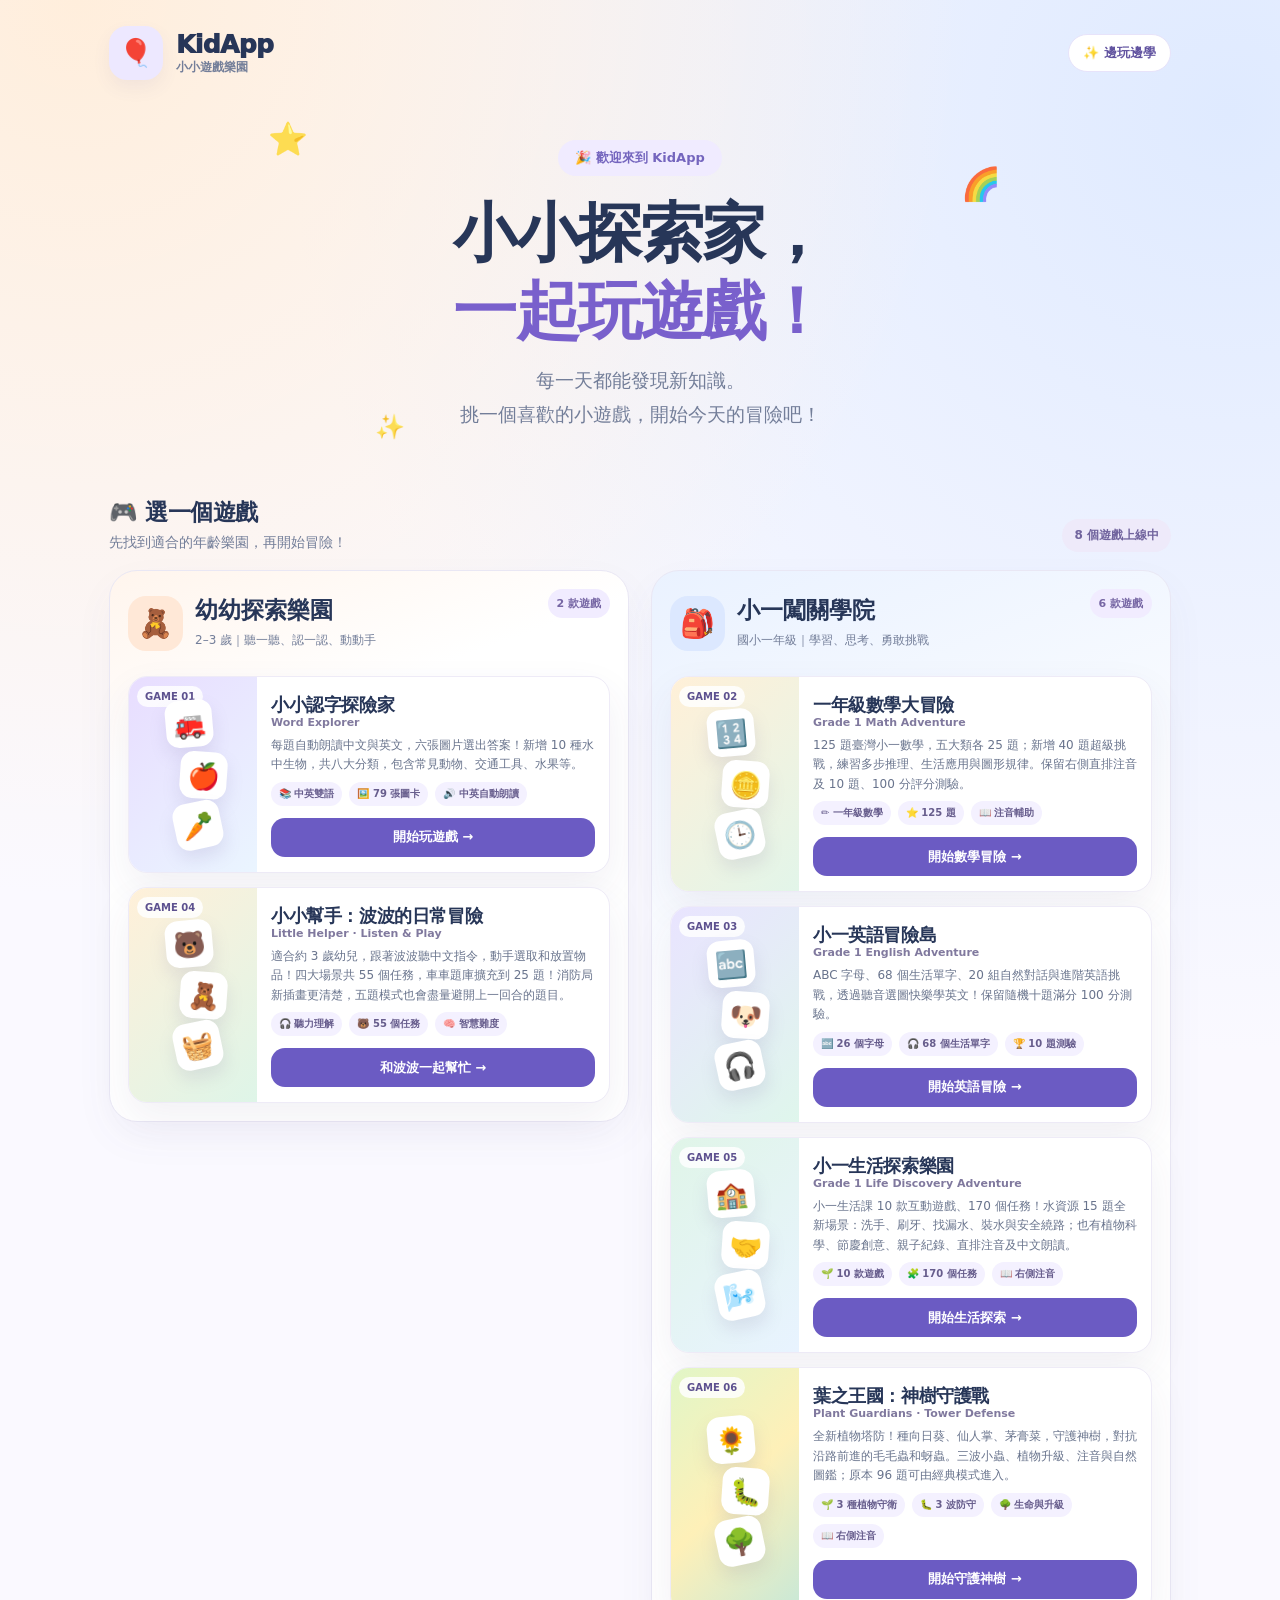
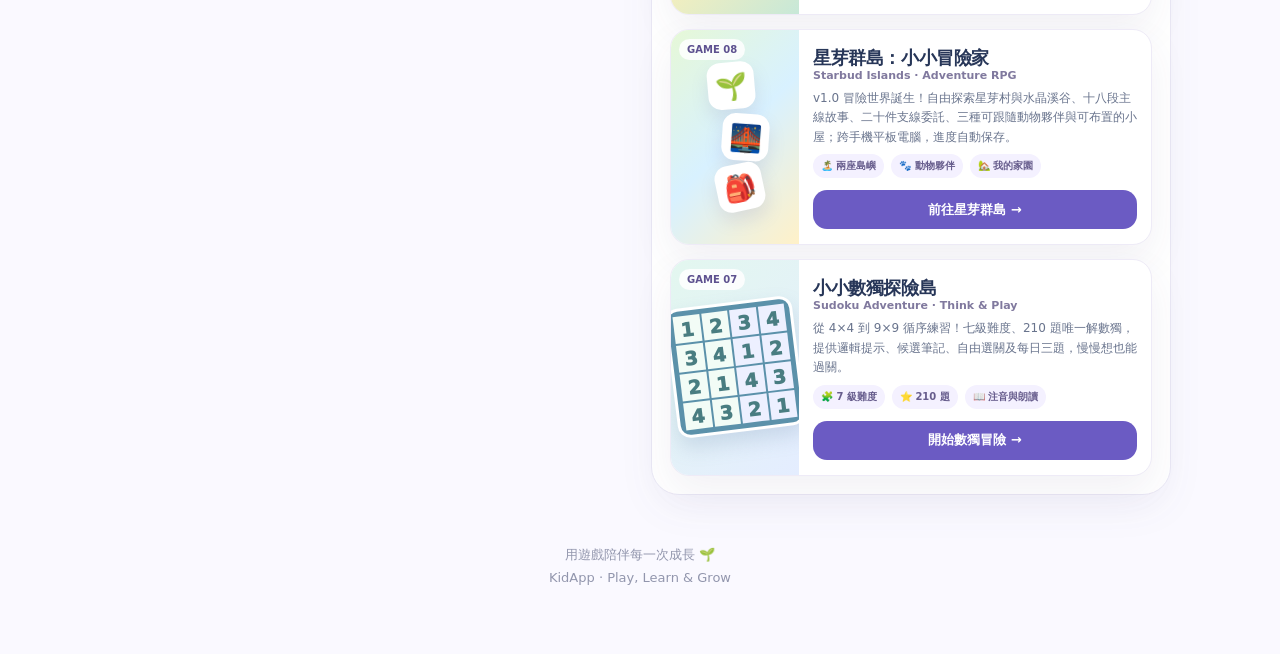
==== index.html @ 4d6644a1 "Update KidApp portal: Plant Guardians tower-defense replaces Star Island landing card" ====
<!doctype html>
<html lang="zh-Hant">
<head>
<meta charset="utf-8">
<meta name="viewport" content="width=device-width, initial-scale=1, viewport-fit=cover">
<meta name="theme-color" content="#faf8ff">
<meta name="description" content="KidApp 小朋友的遊戲天地：一起認字、看圖片、開心玩遊戲！">
<title>KidApp｜小小遊戲樂園</title>
<style>
:root{color-scheme:light;--ink:#273658;--purple:#6454b5;--muted:#737e99;--edge:#e8e6f4}
*{box-sizing:border-box}
html{scroll-behavior:smooth}
body{margin:0;font-family:ui-rounded,"Noto Sans TC","PingFang TC","Microsoft JhengHei",system-ui,sans-serif;color:var(--ink);background:radial-gradient(circle at 6% 0%,#ffeedc 0,transparent 35%),radial-gradient(circle at 96% 5%,#dfeaff 0,transparent 38%),#faf9ff;min-height:100vh}
a{-webkit-tap-highlight-color:transparent}
a:focus-visible{outline:4px solid #7a7bee;outline-offset:5px}
.wrap{max-width:1110px;margin:auto;padding:26px 24px 65px}
.top{display:flex;align-items:center;justify-content:space-between;gap:14px}
.logo{display:flex;align-items:center;gap:13px}
.logo-icon{width:54px;height:54px;border-radius:18px;background:#ede8ff;display:grid;place-items:center;font-size:27px;box-shadow:0 8px 18px #5950a112}
.brand{font-weight:950;font-size:25px;letter-spacing:-.6px}
.brand-sub{font-size:12px;color:var(--muted);font-weight:750}
.pill{border:1px solid #e7e3fa;border-radius:99px;padding:9px 14px;font-size:13px;font-weight:850;color:#6254a0;background:#fff}
.hero{padding:60px 30px 47px;text-align:center;position:relative}
.star{font-size:32px;position:absolute;opacity:.83;user-select:none}
.s1{top:40px;left:15%}.s2{top:85px;right:16%}.s3{bottom:38px;left:25%;font-size:24px}
.eyebrow{display:inline-flex;align-items:center;gap:8px;color:#7465be;font-weight:850;background:#f0ebff;padding:9px 17px;border-radius:99px;font-size:13px}
h1{font-size:clamp(34px,5.5vw,64px);line-height:1.22;margin:18px 0 13px;letter-spacing:-1.8px;font-weight:950}
h1 span{color:#7960cc}
.hero p{font-size:clamp(15px,2vw,19px);color:var(--muted);line-height:1.8;margin:0}
.section-head{display:flex;justify-content:space-between;align-items:end;gap:14px;margin:18px 0 18px}
.section-head h2{font-size:23px;margin:0;font-weight:950;letter-spacing:-.5px}
.section-head p{color:var(--muted);margin:6px 0 0;font-size:14px}
.count{color:#70639d;background:#eeeafa;border-radius:99px;padding:8px 12px;font-size:12px;font-weight:850;white-space:nowrap}
.cards{display:grid;grid-template-columns:repeat(3,minmax(0,1fr));gap:18px;align-items:stretch}
.card{min-width:0;border:1px solid #eeebf7;border-radius:25px;background:white;box-shadow:0 16px 40px rgba(64,60,115,.07);overflow:hidden;display:flex;flex-direction:column;text-decoration:none;color:inherit;transition:transform .18s,box-shadow .18s}
.card.available:hover{transform:translateY(-5px);box-shadow:0 19px 48px rgba(64,60,115,.13)}
.art{min-height:178px;display:flex;justify-content:center;align-items:center;position:relative;background:#f0eaff}
.art.word{background:linear-gradient(135deg,#e8ddff,#eaf5ff)}
.illustration{display:flex;gap:9px;transform:rotate(-4deg);align-items:center}
.tile{width:70px;height:80px;display:grid;place-items:center;border:4px solid white;border-radius:19px;background:#fff;box-shadow:0 9px 17px #7b6fa527;font-size:42px}
.tile:nth-child(2){transform:rotate(9deg) translateY(12px)}.tile:nth-child(3){transform:rotate(-7deg)}
.number{position:absolute;left:16px;top:16px;border-radius:99px;font-size:12px;font-weight:900;padding:7px 12px;background:#ffffffd9;color:#5d518f}
.art.more{background:linear-gradient(135deg,#e5f9ef,#eef2ff)}
.art.more.two{background:linear-gradient(135deg,#fff2e2,#fdeaff)}
.more-symbol{font-size:78px;opacity:.82;filter:drop-shadow(0 8px 10px #827c9a22)}
.content{padding:22px 22px 23px;display:flex;flex-direction:column;flex:1;gap:10px}
h3{font-size:21px;font-weight:950;margin:0;letter-spacing:-.4px}
.en{font-size:13px;font-weight:750;color:#80799e;margin-top:-8px}
.desc{font-size:14px;line-height:1.8;color:#69748d;margin:0;flex:1}
.tags{display:flex;flex-wrap:wrap;gap:7px}
.tag{font-size:12px;font-weight:800;color:#675d8d;background:#f4f1ff;padding:7px 10px;border-radius:99px}
.cta{display:flex;align-items:center;justify-content:center;min-height:49px;border-radius:14px;background:#6b5bc3;color:white;font-size:15px;font-weight:900;margin-top:7px}
.card.coming{border-style:dashed;background:#ffffffb8}
.card.coming .cta{background:#f0eef9;color:#9086af}
footer{text-align:center;color:#9296ad;font-size:13px;line-height:1.8;margin-top:48px}
@media(max-width:850px){.cards{grid-template-columns:repeat(2,minmax(0,1fr))}.card:first-child{grid-column:span 2}.art{min-height:160px}.card:first-child .art{min-height:210px}}
@media(max-width:560px){.wrap{padding:17px 15px 44px}.logo-icon{width:47px;height:47px;font-size:24px;border-radius:15px}.brand{font-size:22px}.pill{font-size:11px;padding:8px 10px}.hero{padding:52px 9px 40px}.hero p{font-size:15px}.star{font-size:21px}.s1{left:5%;top:19px}.s2{right:4%;top:50px}.s3{bottom:12px}.section-head h2{font-size:21px}.cards{display:grid;grid-template-columns:1fr;gap:15px}.card:first-child{grid-column:auto}.card:first-child .art,.art{min-height:166px}.illustration{transform:scale(.85) rotate(-4deg)}.content{padding:20px}.card.coming{display:none}}
@media(prefers-reduced-motion:reduce){*{scroll-behavior:auto!important;transition:none!important}}

/* Age-group landing layout · desktop 2-column, mobile stack */
.age-groups{display:grid;grid-template-columns:repeat(2,minmax(0,1fr));gap:22px;align-items:start}.age-zone{min-width:0;padding:18px;border:1px solid #e9e7f4;border-radius:28px;background:#fff;box-shadow:0 16px 42px #5757850b}.age-zone.toddlers{background:linear-gradient(160deg,#fff5ed 0%,#fff 29%)}.age-zone.gradeone{background:linear-gradient(160deg,#eaf2ff 0%,#fff 29%)}.age-header{display:flex;align-items:center;gap:12px;margin-bottom:17px;min-height:70px}.age-icon{width:55px;height:55px;flex-shrink:0;display:grid;place-items:center;border-radius:18px;font-size:28px;background:#ffe8d7}.gradeone .age-icon{background:#dce8ff}.age-header h2{font-size:23px;line-height:1.3;margin:0;font-weight:950}.age-header p{font-size:12px;color:var(--muted);line-height:1.65;margin:5px 0 0}.age-count{font-size:11px;color:#7666a4;background:#f1ecff;border-radius:99px;padding:7px 9px;white-space:nowrap;margin-left:auto;font-weight:850;align-self:flex-start}.age-cards{display:grid;grid-template-columns:1fr;gap:14px}.age-cards .card{display:grid;grid-template-columns:128px minmax(0,1fr);border-radius:19px;min-height:172px}.age-cards .art,.age-cards .card:first-child .art{min-height:100%;height:100%;overflow:hidden}.age-cards .illustration{display:flex;flex-direction:column;gap:4px;transform:rotate(-5deg)}.age-cards .tile{width:47px;height:47px;font-size:26px;border-width:2px;border-radius:13px}.age-cards .tile:nth-child(2){transform:rotate(9deg) translateX(10px)}.age-cards .tile:nth-child(3){transform:rotate(-7deg)}.age-cards .number{font-size:10px;padding:5px 8px;top:9px;left:8px}.age-cards .content{padding:15px 14px;gap:7px;min-width:0}.age-cards h3{font-size:18px;line-height:1.4}.age-cards .desc{font-size:12px;line-height:1.62}.age-cards .en{font-size:11px}.age-cards .tag{font-size:10px;padding:5px 8px}.age-cards .cta{font-size:13px;min-height:39px;margin-top:5px}.age-cards .card:first-child{grid-column:auto}@media(max-width:900px){.age-groups{grid-template-columns:1fr;gap:18px}.age-cards{grid-template-columns:repeat(2,minmax(0,1fr))}.age-cards .card{grid-template-columns:1fr}.age-cards .art,.age-cards .card:first-child .art{height:132px;min-height:132px}.age-cards .illustration{flex-direction:row}.age-cards .card:last-child:nth-child(odd){grid-column:span 2}.age-cards .card:last-child:nth-child(odd) .art{height:140px}}@media(max-width:560px){.age-zone{padding:13px;border-radius:22px}.age-header{gap:10px}.age-header h2{font-size:21px}.age-icon{width:49px;height:49px;font-size:24px}.age-count{font-size:10px}.age-cards{grid-template-columns:1fr;gap:12px}.age-cards .card,.age-cards .card:last-child:nth-child(odd){grid-column:auto;grid-template-columns:105px minmax(0,1fr);min-height:160px}.age-cards .art,.age-cards .card:first-child .art,.age-cards .card:last-child:nth-child(odd) .art{height:100%;min-height:100%}.age-cards .illustration{flex-direction:column;gap:3px;transform:scale(.85) rotate(-5deg)}.age-cards .content{padding:13px 11px}.age-cards h3{font-size:16px}.age-cards .desc{font-size:11px}.age-cards .tag{font-size:10px}.age-cards .cta{min-height:40px;font-size:12px}}@media(max-width:375px){.age-cards .card{grid-template-columns:85px minmax(0,1fr)}.age-cards .tile{width:42px;height:42px;font-size:24px}.age-cards .content{padding:11px 9px}.age-cards h3{font-size:15px}}

.sudoku-thumb{display:grid;grid-template-columns:repeat(4,1fr);width:130px;height:130px;background:#5b91aa;gap:2px;padding:5px;transform:rotate(-7deg);border:3px solid #fff;border-radius:13px;box-shadow:0 10px 20px #6686ac38}.sudoku-thumb span{background:#f2fcf6;display:grid;place-items:center;font-weight:950;font-size:19px;color:#497d81}.sudoku-thumb span:nth-child(4n+3),.sudoku-thumb span:nth-child(4n+4){background:#edf0ff}@media(max-width:560px){.sudoku-thumb{width:86px;height:86px}.sudoku-thumb span{font-size:13px}}</style></head>
<body>
<main class="wrap">
<header class="top">
<div class="logo"><div class="logo-icon" aria-hidden="true">🎈</div><div><div class="brand">KidApp</div><div class="brand-sub">小小遊戲樂園</div></div></div>
<div class="pill">✨ 邊玩邊學</div>
</header>
<section class="hero" aria-labelledby="welcome">
<span class="star s1" aria-hidden="true">⭐</span><span class="star s2" aria-hidden="true">🌈</span><span class="star s3" aria-hidden="true">✨</span>
<div class="eyebrow">🎉 歡迎來到 KidApp</div>
<h1 id="welcome">小小探索家，<br><span>一起玩遊戲！</span></h1>
<p>每一天都能發現新知識。<br>挑一個喜歡的小遊戲，開始今天的冒險吧！</p>
</section>
<section aria-labelledby="games-title"><div class="section-head"><div><h2 id="games-title">🎮 選一個遊戲</h2><p>先找到適合的年齡樂園，再開始冒險！</p></div><div class="count">8 個遊戲上線中</div></div><div class="age-groups"><section class="age-zone toddlers" aria-labelledby="toddlers-title"><header class="age-header"><div class="age-icon" aria-hidden="true">🧸</div><div><h2 id="toddlers-title">幼幼探索樂園</h2><p>2–3 歲｜聽一聽、認一認、動動手</p></div><span class="age-count">2 款遊戲</span></header><div class="age-cards"><a class="card available" href="./apps/word-explorer/" aria-label="開始玩小小認字探險家">
<div class="art word"><span class="number">GAME 01</span><div class="illustration" aria-hidden="true"><span class="tile">🚒</span><span class="tile">🍎</span><span class="tile">🥕</span></div></div>
<div class="content"><h3>小小認字探險家</h3><div class="en">Word Explorer</div><p class="desc">每題自動朗讀中文與英文，六張圖片選出答案！新增 10 種水中生物，共八大分類，包含常見動物、交通工具、水果等。</p><div class="tags"><span class="tag">📚 中英雙語</span><span class="tag">🖼️ 79 張圖卡</span><span class="tag">🔊 中英自動朗讀</span></div><div class="cta">開始玩遊戲 →</div></div>
</a>
<a class="card available" href="./apps/little-helper/" aria-label="開始玩小小幫手波波的日常冒險">
<div class="art" style="background:linear-gradient(135deg,#fff0d9,#def5e8)"><span class="number">GAME 04</span><div class="illustration" aria-hidden="true"><span class="tile">🐻</span><span class="tile">🧸</span><span class="tile">🧺</span></div></div>
<div class="content"><h3>小小幫手：波波的日常冒險</h3><div class="en">Little Helper · Listen & Play</div><p class="desc">適合約 3 歲幼兒，跟著波波聽中文指令，動手選取和放置物品！四大場景共 55 個任務，車車題庫擴充到 25 題！消防局新插畫更清楚，五題模式也會盡量避開上一回合的題目。</p><div class="tags"><span class="tag">🎧 聽力理解</span><span class="tag">🐻 55 個任務</span><span class="tag">🧠 智慧難度</span></div><div class="cta">和波波一起幫忙 →</div></div>
</a></div></section><section class="age-zone gradeone" aria-labelledby="gradeone-title"><header class="age-header"><div class="age-icon" aria-hidden="true">🎒</div><div><h2 id="gradeone-title">小一闖關學院</h2><p>國小一年級｜學習、思考、勇敢挑戰</p></div><span class="age-count">6 款遊戲</span></header><div class="age-cards"><a class="card available" href="./apps/math-grade1/" aria-label="開始玩一年級數學大冒險">
<div class="art" style="background:linear-gradient(135deg,#fff0d8,#e2f5e9)"><span class="number">GAME 02</span><div class="illustration" aria-hidden="true"><span class="tile">🔢</span><span class="tile">🪙</span><span class="tile">🕒</span></div></div>
<div class="content"><h3>一年級數學大冒險</h3><div class="en">Grade 1 Math Adventure</div><p class="desc">125 題臺灣小一數學，五大類各 25 題；新增 40 題超級挑戰，練習多步推理、生活應用與圖形規律。保留右側直排注音及 10 題、100 分評分測驗。</p><div class="tags"><span class="tag">✏️ 一年級數學</span><span class="tag">⭐ 125 題</span><span class="tag">📖 注音輔助</span></div><div class="cta">開始數學冒險 →</div></div>
</a>
<a class="card available" href="./apps/english-grade1/" aria-label="開始玩小一英語冒險島">
<div class="art" style="background:linear-gradient(135deg,#e9e4ff,#dff6ec)"><span class="number">GAME 03</span><div class="illustration" aria-hidden="true"><span class="tile">🔤</span><span class="tile">🐶</span><span class="tile">🎧</span></div></div>
<div class="content"><h3>小一英語冒險島</h3><div class="en">Grade 1 English Adventure</div><p class="desc">ABC 字母、68 個生活單字、20 組自然對話與進階英語挑戰，透過聽音選圖快樂學英文！保留隨機十題滿分 100 分測驗。</p><div class="tags"><span class="tag">🔤 26 個字母</span><span class="tag">🎧 68 個生活單字</span><span class="tag">🏆 10 題測驗</span></div><div class="cta">開始英語冒險 →</div></div>
</a>
<a class="card available" href="./apps/life-grade1/" aria-label="開始玩小一生活探索樂園">
<div class="art" style="background:linear-gradient(135deg,#e0f5e8,#e8f3ff)"><span class="number">GAME 05</span><div class="illustration" aria-hidden="true"><span class="tile">🏫</span><span class="tile">🤝</span><span class="tile">🌬️</span></div></div>
<div class="content"><h3>小一生活探索樂園</h3><div class="en">Grade 1 Life Discovery Adventure</div><p class="desc">小一生活課 10 款互動遊戲、170 個任務！水資源 15 題全新場景：洗手、刷牙、找漏水、裝水與安全繞路；也有植物科學、節慶創意、親子紀錄、直排注音及中文朗讀。</p><div class="tags"><span class="tag">🌱 10 款遊戲</span><span class="tag">🧩 170 個任務</span><span class="tag">📖 右側注音</span></div><div class="cta">開始生活探索 →</div></div>
</a><a class="card available" href="./apps/starlight-island/" aria-label="開始玩葉之王國神樹守護戰植物塔防遊戲">
<div class="art" style="background:linear-gradient(135deg,#e1f6c7,#fef0b8,#c7e8d8)"><span class="number">GAME 06</span><div class="illustration" aria-hidden="true"><span class="tile">🌻</span><span class="tile">🐛</span><span class="tile">🌳</span></div></div>
<div class="content"><h3>葉之王國：神樹守護戰</h3><div class="en">Plant Guardians · Tower Defense</div><p class="desc">全新植物塔防！種向日葵、仙人掌、茅膏菜，守護神樹，對抗沿路前進的毛毛蟲和蚜蟲。三波小蟲、植物升級、注音與自然圖鑑；原本 96 題可由經典模式進入。</p><div class="tags"><span class="tag">🌱 3 種植物守衛</span><span class="tag">🐛 3 波防守</span><span class="tag">🌳 生命與升級</span><span class="tag">📖 右側注音</span></div><div class="cta">開始守護神樹 →</div></div>
</a>
<a class="card available" href="./apps/starbud-adventure/" aria-label="開始玩星芽群島小小冒險家角色扮演遊戲">
<div class="art" style="background:linear-gradient(135deg,#e6f8d7,#d8f1ff,#fff1c8)"><span class="number">GAME 08</span><div class="illustration" aria-hidden="true"><span class="tile">🌱</span><span class="tile">🌉</span><span class="tile">🎒</span></div></div>
<div class="content"><h3>星芽群島：小小冒險家</h3><div class="en">Starbud Islands · Adventure RPG</div><p class="desc">v1.0 冒險世界誕生！自由探索星芽村與水晶溪谷、十八段主線故事、二十件支線委託、三種可跟隨動物夥伴與可布置的小屋；跨手機平板電腦，進度自動保存。</p><div class="tags"><span class="tag">🏝️ 兩座島嶼</span><span class="tag">🐾 動物夥伴</span><span class="tag">🏡 我的家園</span></div><div class="cta">前往星芽群島 →</div></div></a>
<a class="card available" href="./apps/sudoku-grade1/" aria-label="開始玩小小數獨探險島">
<div class="art" style="background:linear-gradient(135deg,#e3f7ef,#e4edff)"><span class="number">GAME 07</span><div class="sudoku-thumb" aria-hidden="true"><span>1</span><span>2</span><span>3</span><span>4</span><span>3</span><span>4</span><span>1</span><span>2</span><span>2</span><span>1</span><span>4</span><span>3</span><span>4</span><span>3</span><span>2</span><span>1</span></div></div>
<div class="content"><h3>小小數獨探險島</h3><div class="en">Sudoku Adventure · Think & Play</div><p class="desc">從 4×4 到 9×9 循序練習！七級難度、210 題唯一解數獨，提供邏輯提示、候選筆記、自由選關及每日三題，慢慢想也能過關。</p><div class="tags"><span class="tag">🧩 7 級難度</span><span class="tag">⭐ 210 題</span><span class="tag">📖 注音與朗讀</span></div><div class="cta">開始數獨冒險 →</div></div></a></div></section></div></section>
<footer>用遊戲陪伴每一次成長 🌱<br>KidApp · Play, Learn & Grow</footer>
</main>
</body></html>
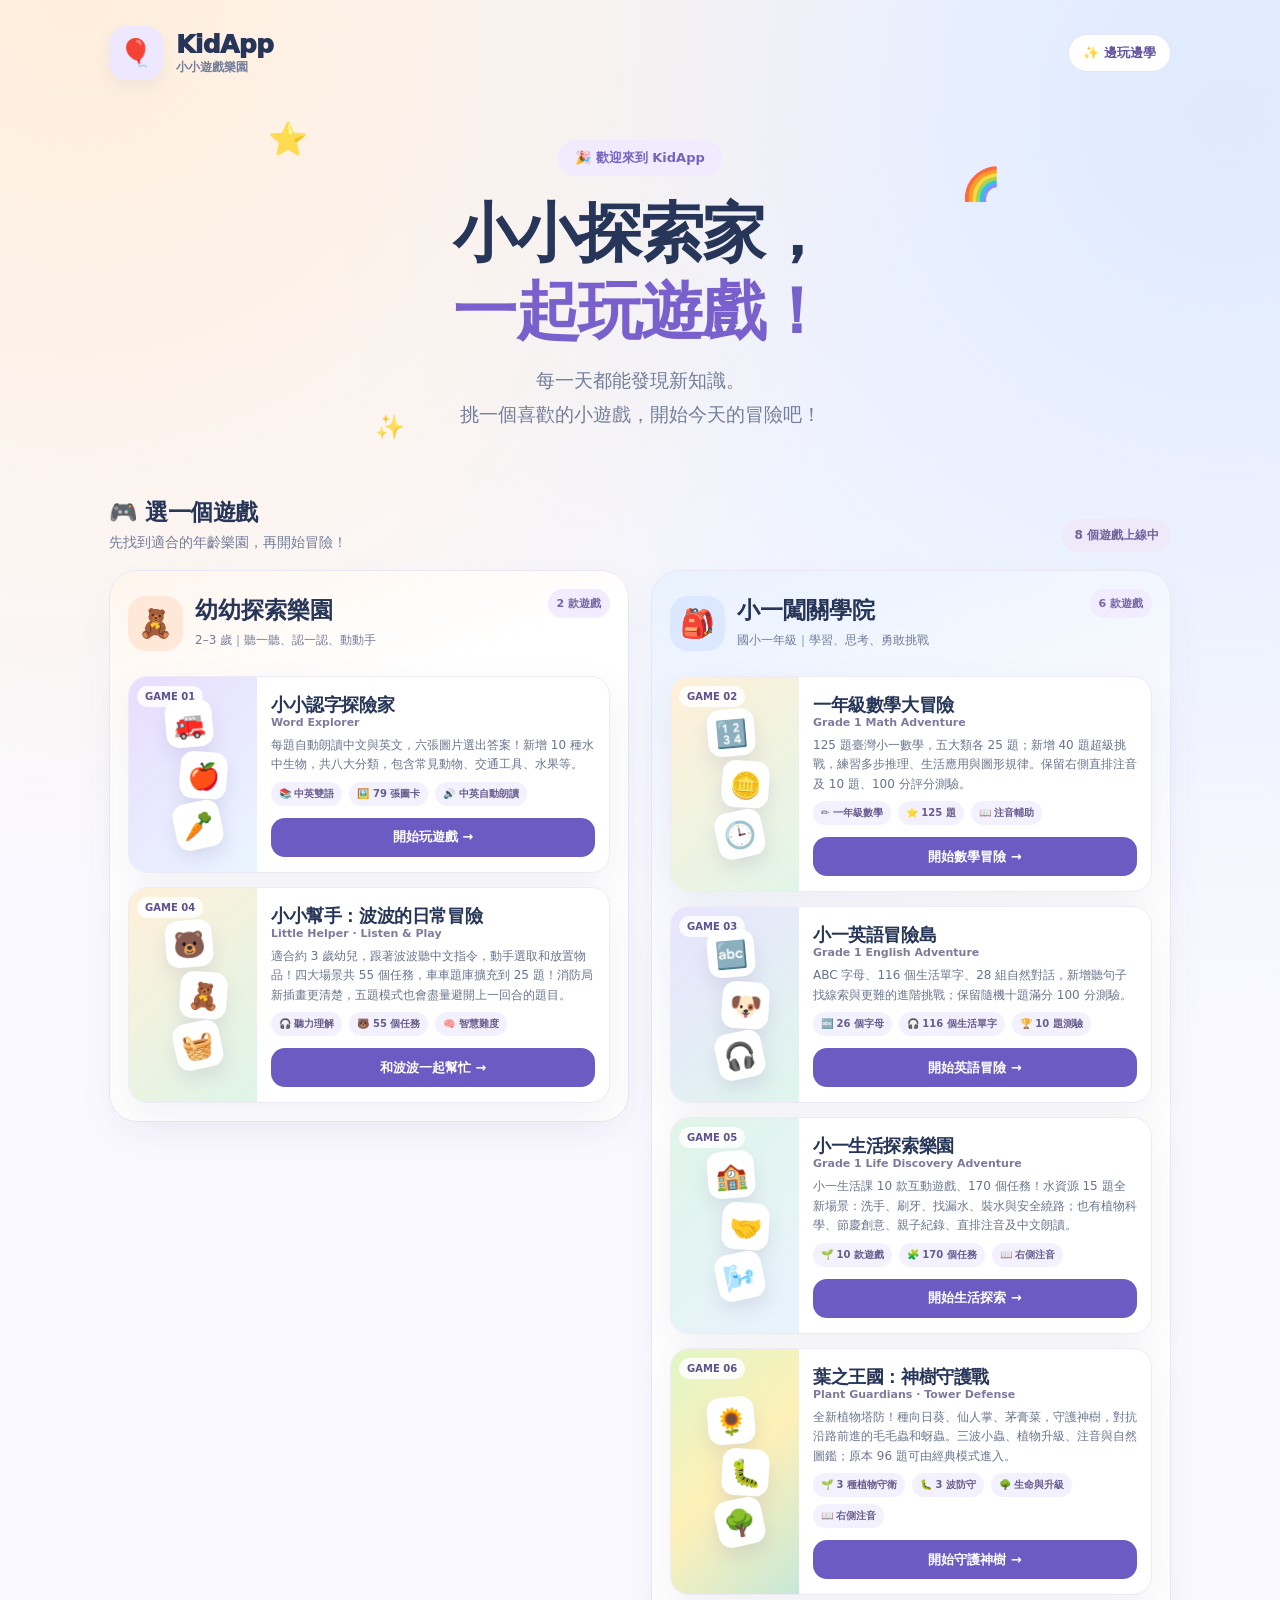
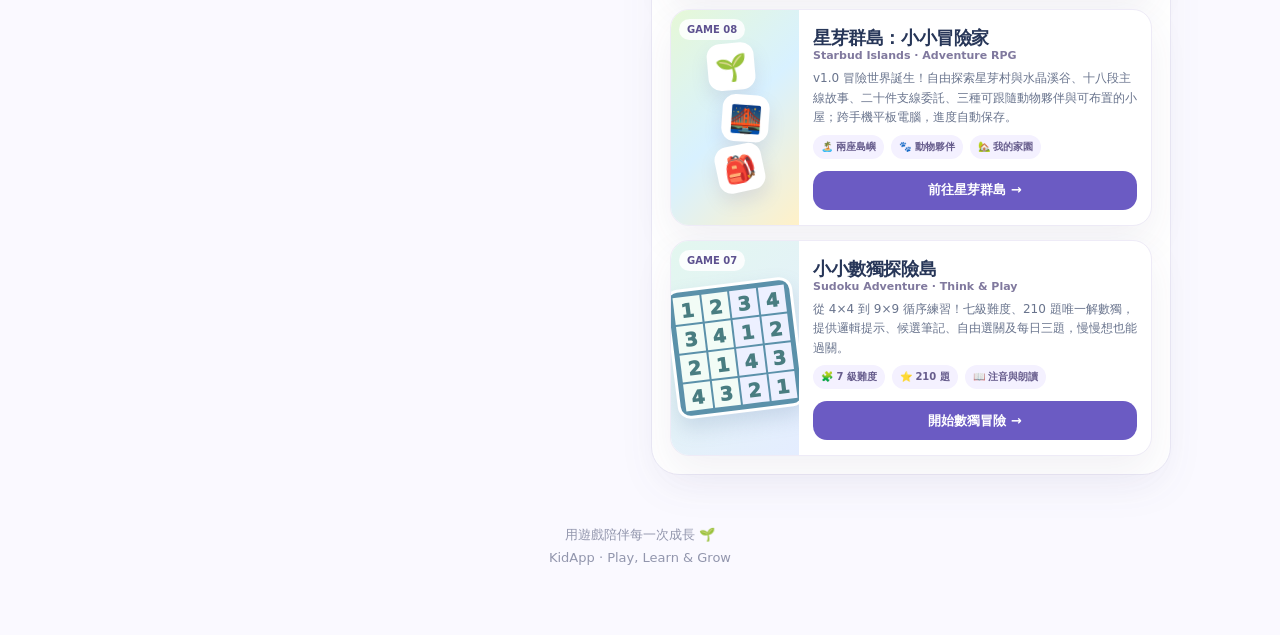
==== commit cd5f9fdc: "Update English game card for 116 words and advanced sentence listening" ====
--- a/index.html
+++ b/index.html
@@ -86,7 +86,7 @@
 </a>
 <a class="card available" href="./apps/english-grade1/" aria-label="開始玩小一英語冒險島">
 <div class="art" style="background:linear-gradient(135deg,#e9e4ff,#dff6ec)"><span class="number">GAME 03</span><div class="illustration" aria-hidden="true"><span class="tile">🔤</span><span class="tile">🐶</span><span class="tile">🎧</span></div></div>
-<div class="content"><h3>小一英語冒險島</h3><div class="en">Grade 1 English Adventure</div><p class="desc">ABC 字母、68 個生活單字、20 組自然對話與進階英語挑戰，透過聽音選圖快樂學英文！保留隨機十題滿分 100 分測驗。</p><div class="tags"><span class="tag">🔤 26 個字母</span><span class="tag">🎧 68 個生活單字</span><span class="tag">🏆 10 題測驗</span></div><div class="cta">開始英語冒險 →</div></div>
+<div class="content"><h3>小一英語冒險島</h3><div class="en">Grade 1 English Adventure</div><p class="desc">ABC 字母、116 個生活單字、28 組自然對話，新增聽句子找線索與更難的進階挑戰；保留隨機十題滿分 100 分測驗。</p><div class="tags"><span class="tag">🔤 26 個字母</span><span class="tag">🎧 116 個生活單字</span><span class="tag">🏆 10 題測驗</span></div><div class="cta">開始英語冒險 →</div></div>
 </a>
 <a class="card available" href="./apps/life-grade1/" aria-label="開始玩小一生活探索樂園">
 <div class="art" style="background:linear-gradient(135deg,#e0f5e8,#e8f3ff)"><span class="number">GAME 05</span><div class="illustration" aria-hidden="true"><span class="tile">🏫</span><span class="tile">🤝</span><span class="tile">🌬️</span></div></div>
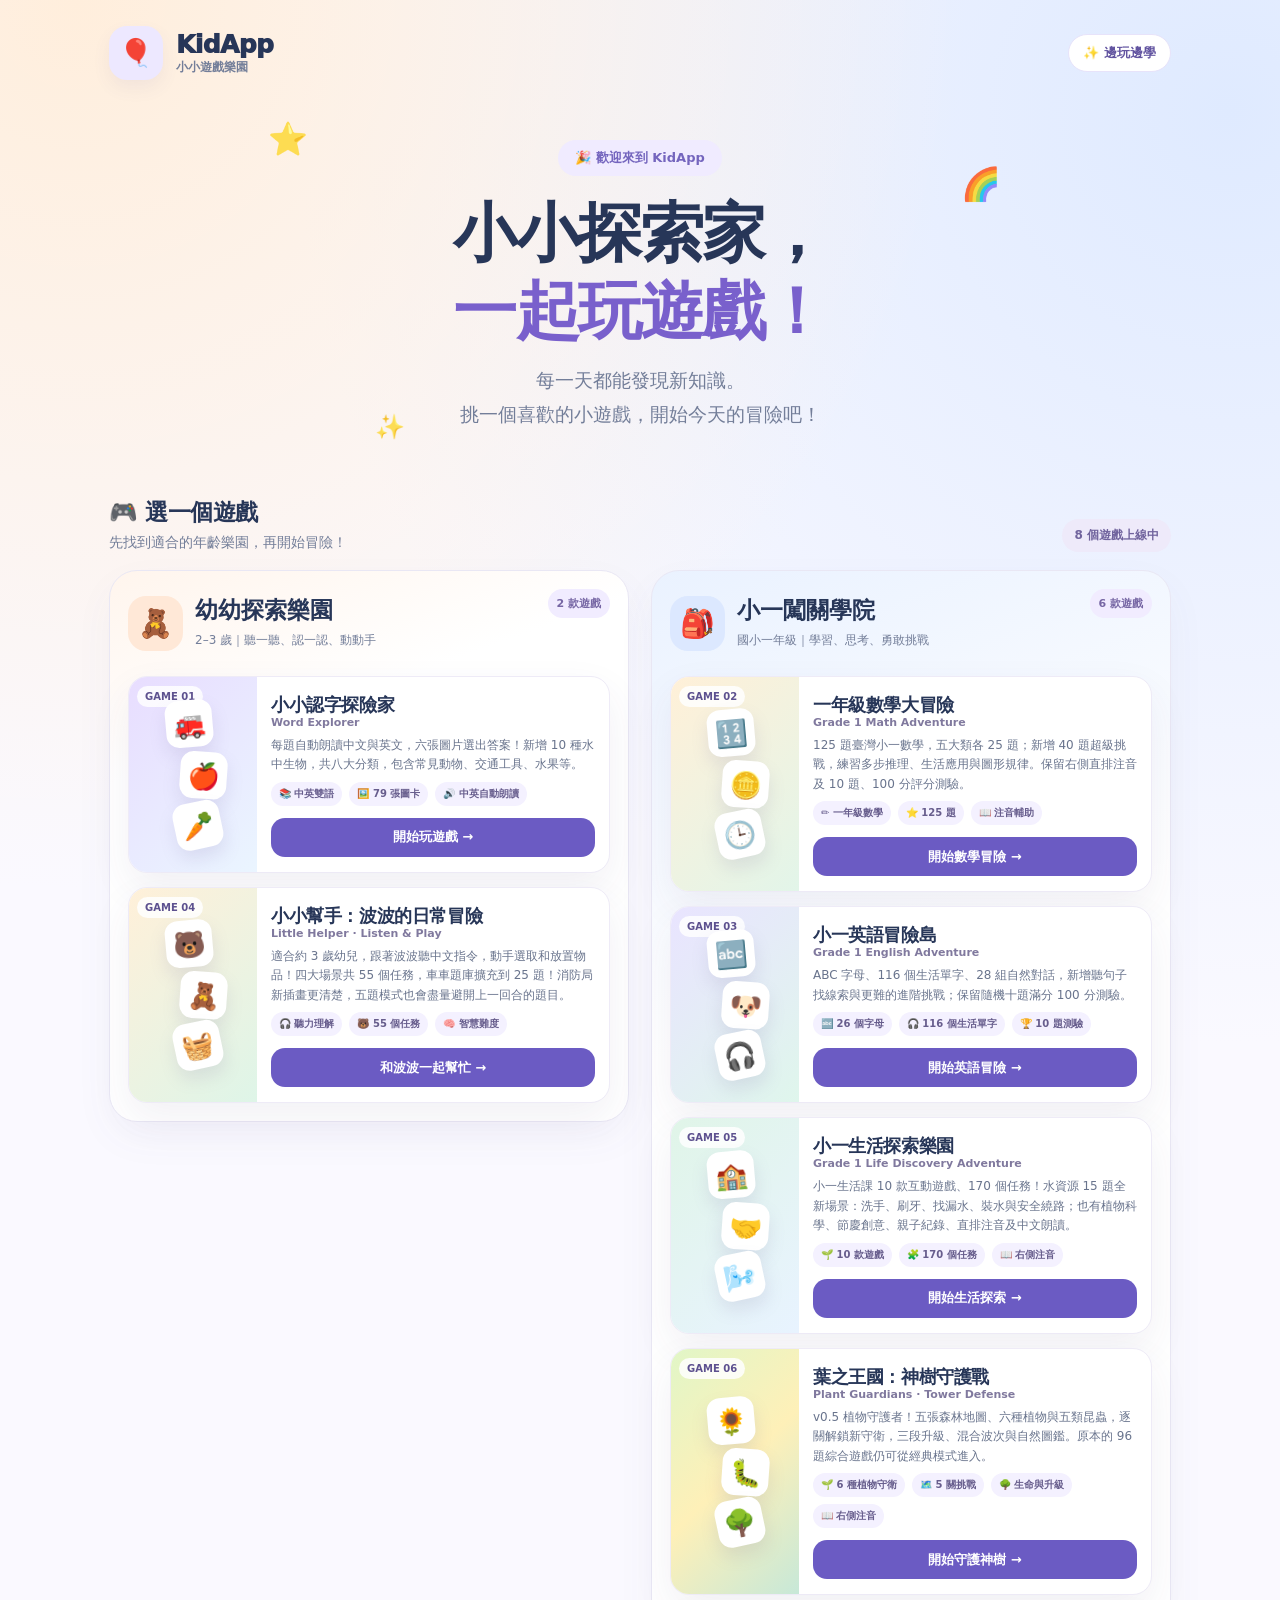
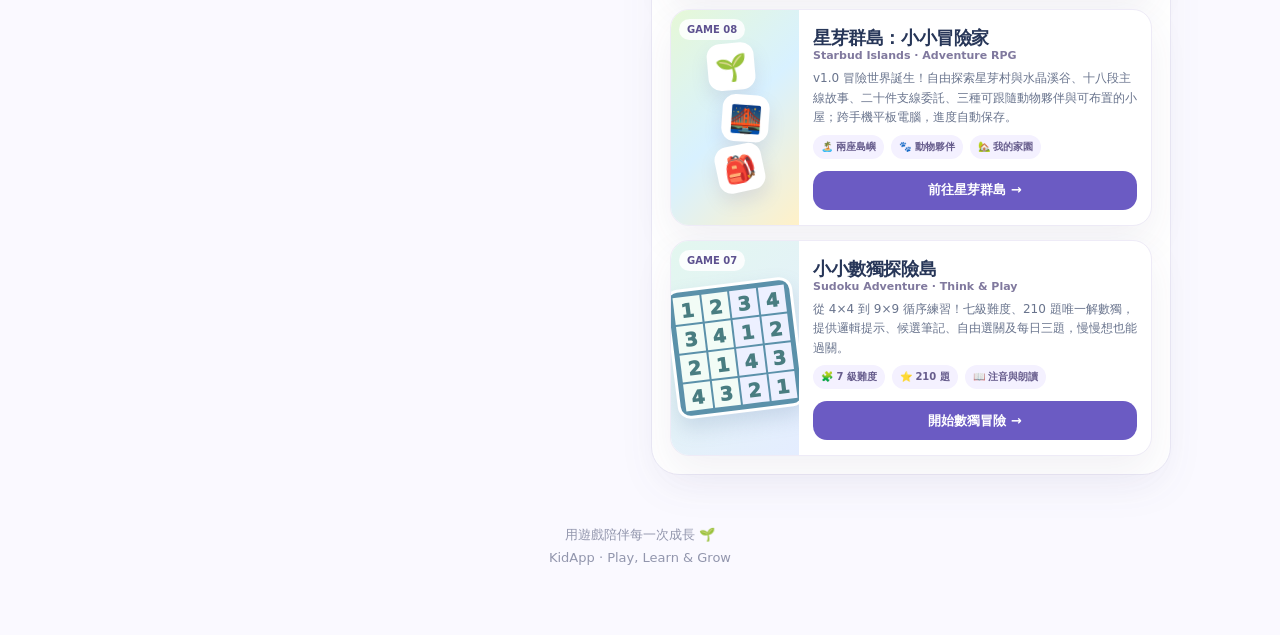
==== commit b6c2749d: "Promote Plant Guardians v0.5 five-stage campaign in KidApp homepage" ====
--- a/index.html
+++ b/index.html
@@ -93,7 +93,7 @@
 <div class="content"><h3>小一生活探索樂園</h3><div class="en">Grade 1 Life Discovery Adventure</div><p class="desc">小一生活課 10 款互動遊戲、170 個任務！水資源 15 題全新場景：洗手、刷牙、找漏水、裝水與安全繞路；也有植物科學、節慶創意、親子紀錄、直排注音及中文朗讀。</p><div class="tags"><span class="tag">🌱 10 款遊戲</span><span class="tag">🧩 170 個任務</span><span class="tag">📖 右側注音</span></div><div class="cta">開始生活探索 →</div></div>
 </a><a class="card available" href="./apps/starlight-island/" aria-label="開始玩葉之王國神樹守護戰植物塔防遊戲">
 <div class="art" style="background:linear-gradient(135deg,#e1f6c7,#fef0b8,#c7e8d8)"><span class="number">GAME 06</span><div class="illustration" aria-hidden="true"><span class="tile">🌻</span><span class="tile">🐛</span><span class="tile">🌳</span></div></div>
-<div class="content"><h3>葉之王國：神樹守護戰</h3><div class="en">Plant Guardians · Tower Defense</div><p class="desc">全新植物塔防！種向日葵、仙人掌、茅膏菜，守護神樹，對抗沿路前進的毛毛蟲和蚜蟲。三波小蟲、植物升級、注音與自然圖鑑；原本 96 題可由經典模式進入。</p><div class="tags"><span class="tag">🌱 3 種植物守衛</span><span class="tag">🐛 3 波防守</span><span class="tag">🌳 生命與升級</span><span class="tag">📖 右側注音</span></div><div class="cta">開始守護神樹 →</div></div>
+<div class="content"><h3>葉之王國：神樹守護戰</h3><div class="en">Plant Guardians · Tower Defense</div><p class="desc">v0.5 植物守護者！五張森林地圖、六種植物與五類昆蟲，逐關解鎖新守衛，三段升級、混合波次與自然圖鑑。原本的 96 題綜合遊戲仍可從經典模式進入。</p><div class="tags"><span class="tag">🌱 6 種植物守衛</span><span class="tag">🗺️ 5 關挑戰</span><span class="tag">🌳 生命與升級</span><span class="tag">📖 右側注音</span></div><div class="cta">開始守護神樹 →</div></div>
 </a>
 <a class="card available" href="./apps/starbud-adventure/" aria-label="開始玩星芽群島小小冒險家角色扮演遊戲">
 <div class="art" style="background:linear-gradient(135deg,#e6f8d7,#d8f1ff,#fff1c8)"><span class="number">GAME 08</span><div class="illustration" aria-hidden="true"><span class="tile">🌱</span><span class="tile">🌉</span><span class="tile">🎒</span></div></div>
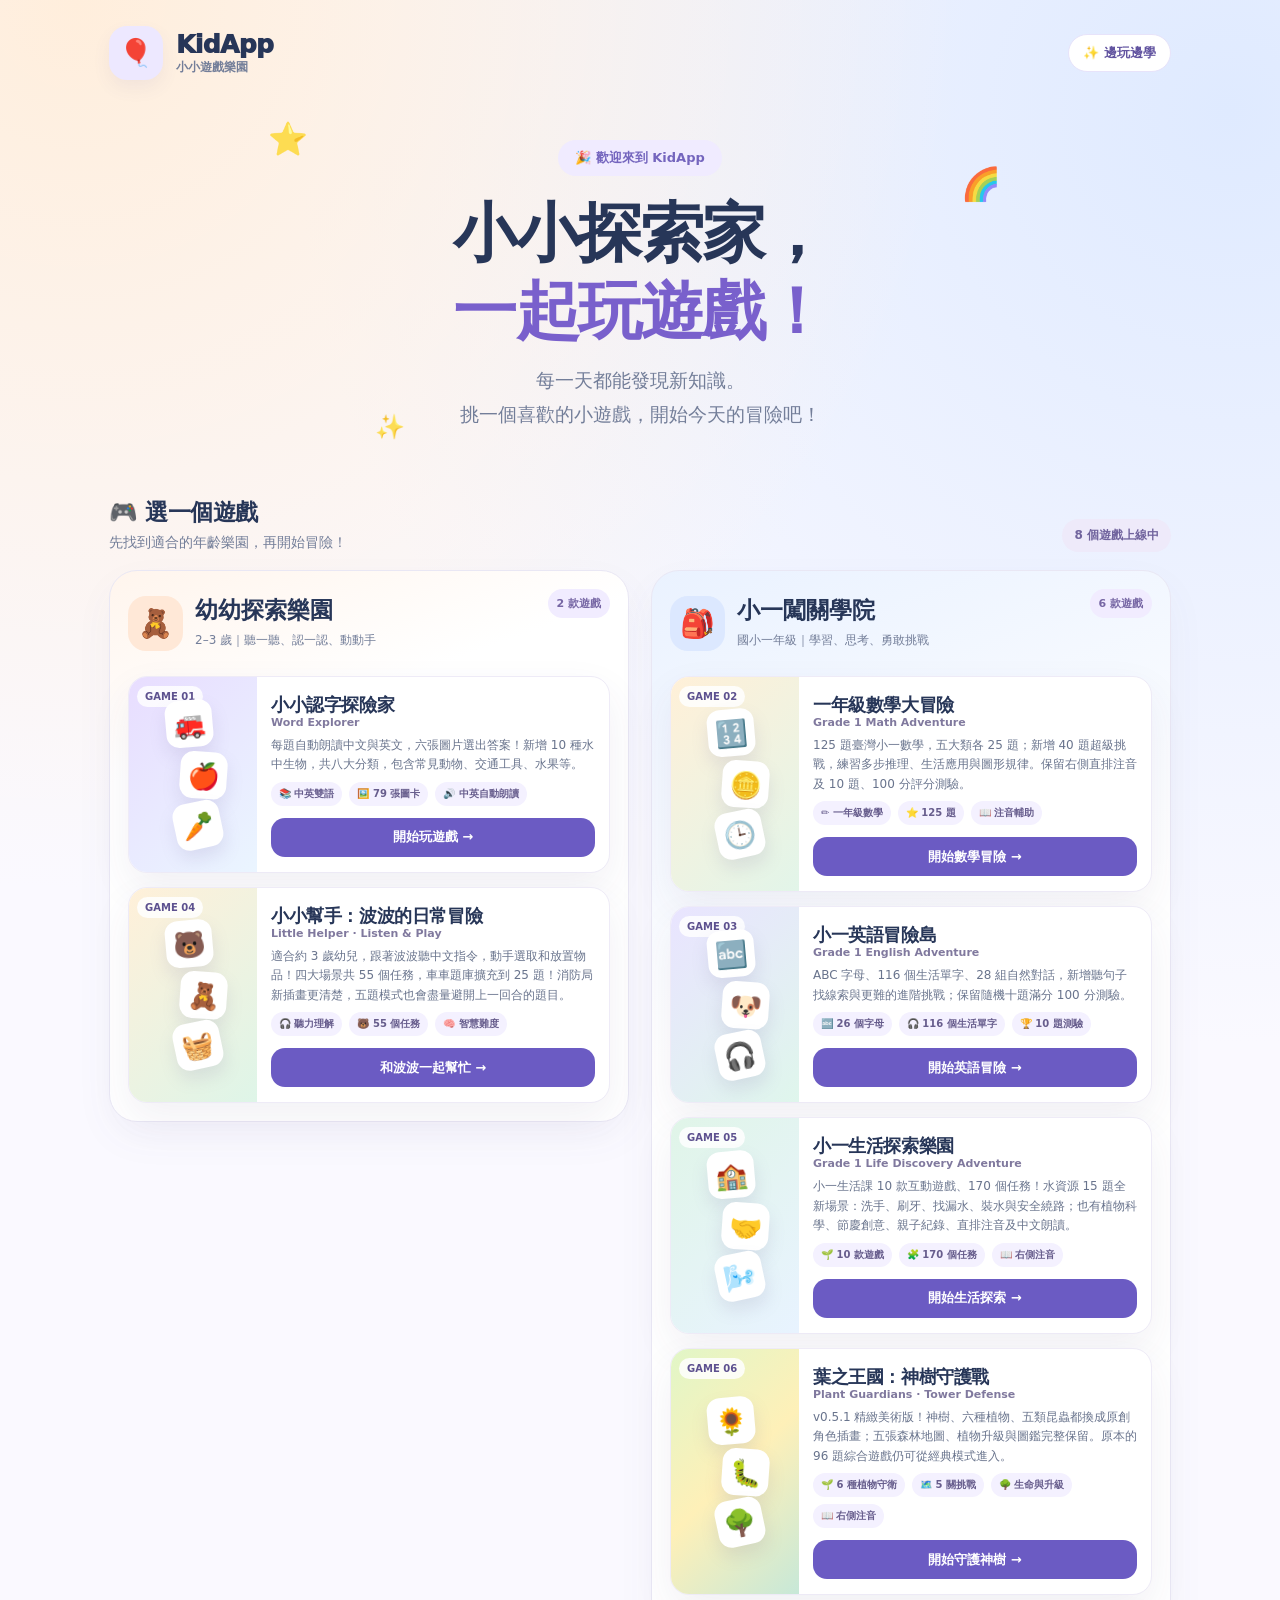
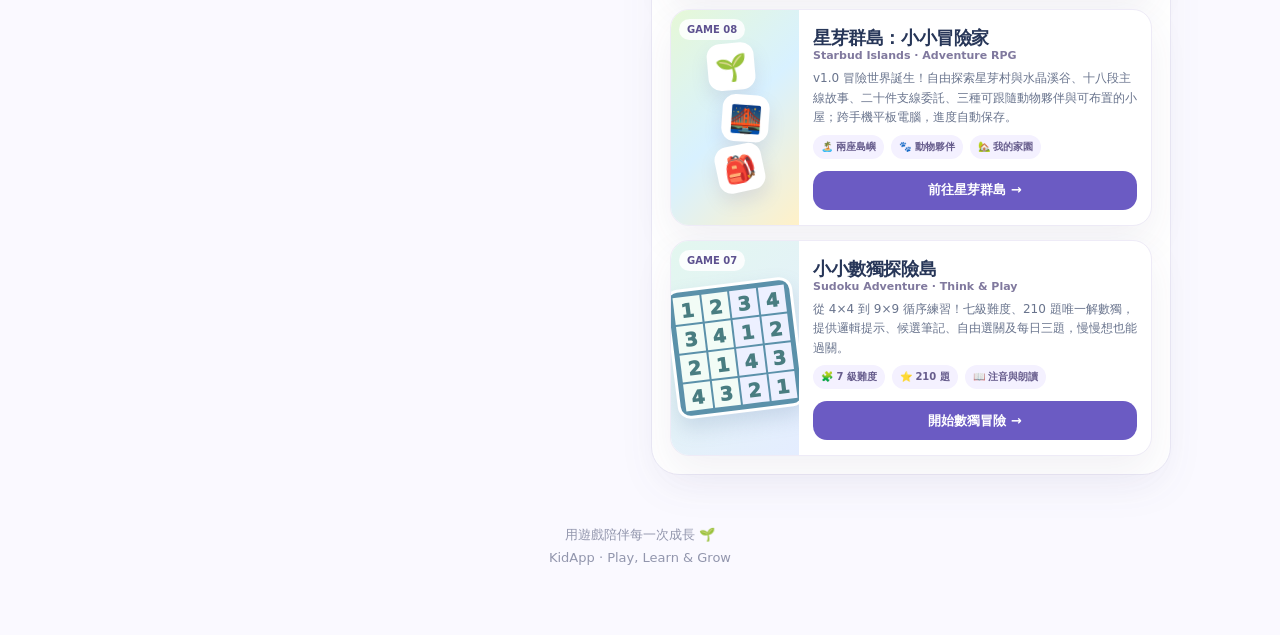
==== commit 60bc0bc8: "Highlight original refined Leaf Kingdom illustrations on KidApp homepage" ====
--- a/index.html
+++ b/index.html
@@ -93,7 +93,7 @@
 <div class="content"><h3>小一生活探索樂園</h3><div class="en">Grade 1 Life Discovery Adventure</div><p class="desc">小一生活課 10 款互動遊戲、170 個任務！水資源 15 題全新場景：洗手、刷牙、找漏水、裝水與安全繞路；也有植物科學、節慶創意、親子紀錄、直排注音及中文朗讀。</p><div class="tags"><span class="tag">🌱 10 款遊戲</span><span class="tag">🧩 170 個任務</span><span class="tag">📖 右側注音</span></div><div class="cta">開始生活探索 →</div></div>
 </a><a class="card available" href="./apps/starlight-island/" aria-label="開始玩葉之王國神樹守護戰植物塔防遊戲">
 <div class="art" style="background:linear-gradient(135deg,#e1f6c7,#fef0b8,#c7e8d8)"><span class="number">GAME 06</span><div class="illustration" aria-hidden="true"><span class="tile">🌻</span><span class="tile">🐛</span><span class="tile">🌳</span></div></div>
-<div class="content"><h3>葉之王國：神樹守護戰</h3><div class="en">Plant Guardians · Tower Defense</div><p class="desc">v0.5 植物守護者！五張森林地圖、六種植物與五類昆蟲，逐關解鎖新守衛，三段升級、混合波次與自然圖鑑。原本的 96 題綜合遊戲仍可從經典模式進入。</p><div class="tags"><span class="tag">🌱 6 種植物守衛</span><span class="tag">🗺️ 5 關挑戰</span><span class="tag">🌳 生命與升級</span><span class="tag">📖 右側注音</span></div><div class="cta">開始守護神樹 →</div></div>
+<div class="content"><h3>葉之王國：神樹守護戰</h3><div class="en">Plant Guardians · Tower Defense</div><p class="desc">v0.5.1 精緻美術版！神樹、六種植物、五類昆蟲都換成原創角色插畫；五張森林地圖、植物升級與圖鑑完整保留。原本的 96 題綜合遊戲仍可從經典模式進入。</p><div class="tags"><span class="tag">🌱 6 種植物守衛</span><span class="tag">🗺️ 5 關挑戰</span><span class="tag">🌳 生命與升級</span><span class="tag">📖 右側注音</span></div><div class="cta">開始守護神樹 →</div></div>
 </a>
 <a class="card available" href="./apps/starbud-adventure/" aria-label="開始玩星芽群島小小冒險家角色扮演遊戲">
 <div class="art" style="background:linear-gradient(135deg,#e6f8d7,#d8f1ff,#fff1c8)"><span class="number">GAME 08</span><div class="illustration" aria-hidden="true"><span class="tile">🌱</span><span class="tile">🌉</span><span class="tile">🎒</span></div></div>
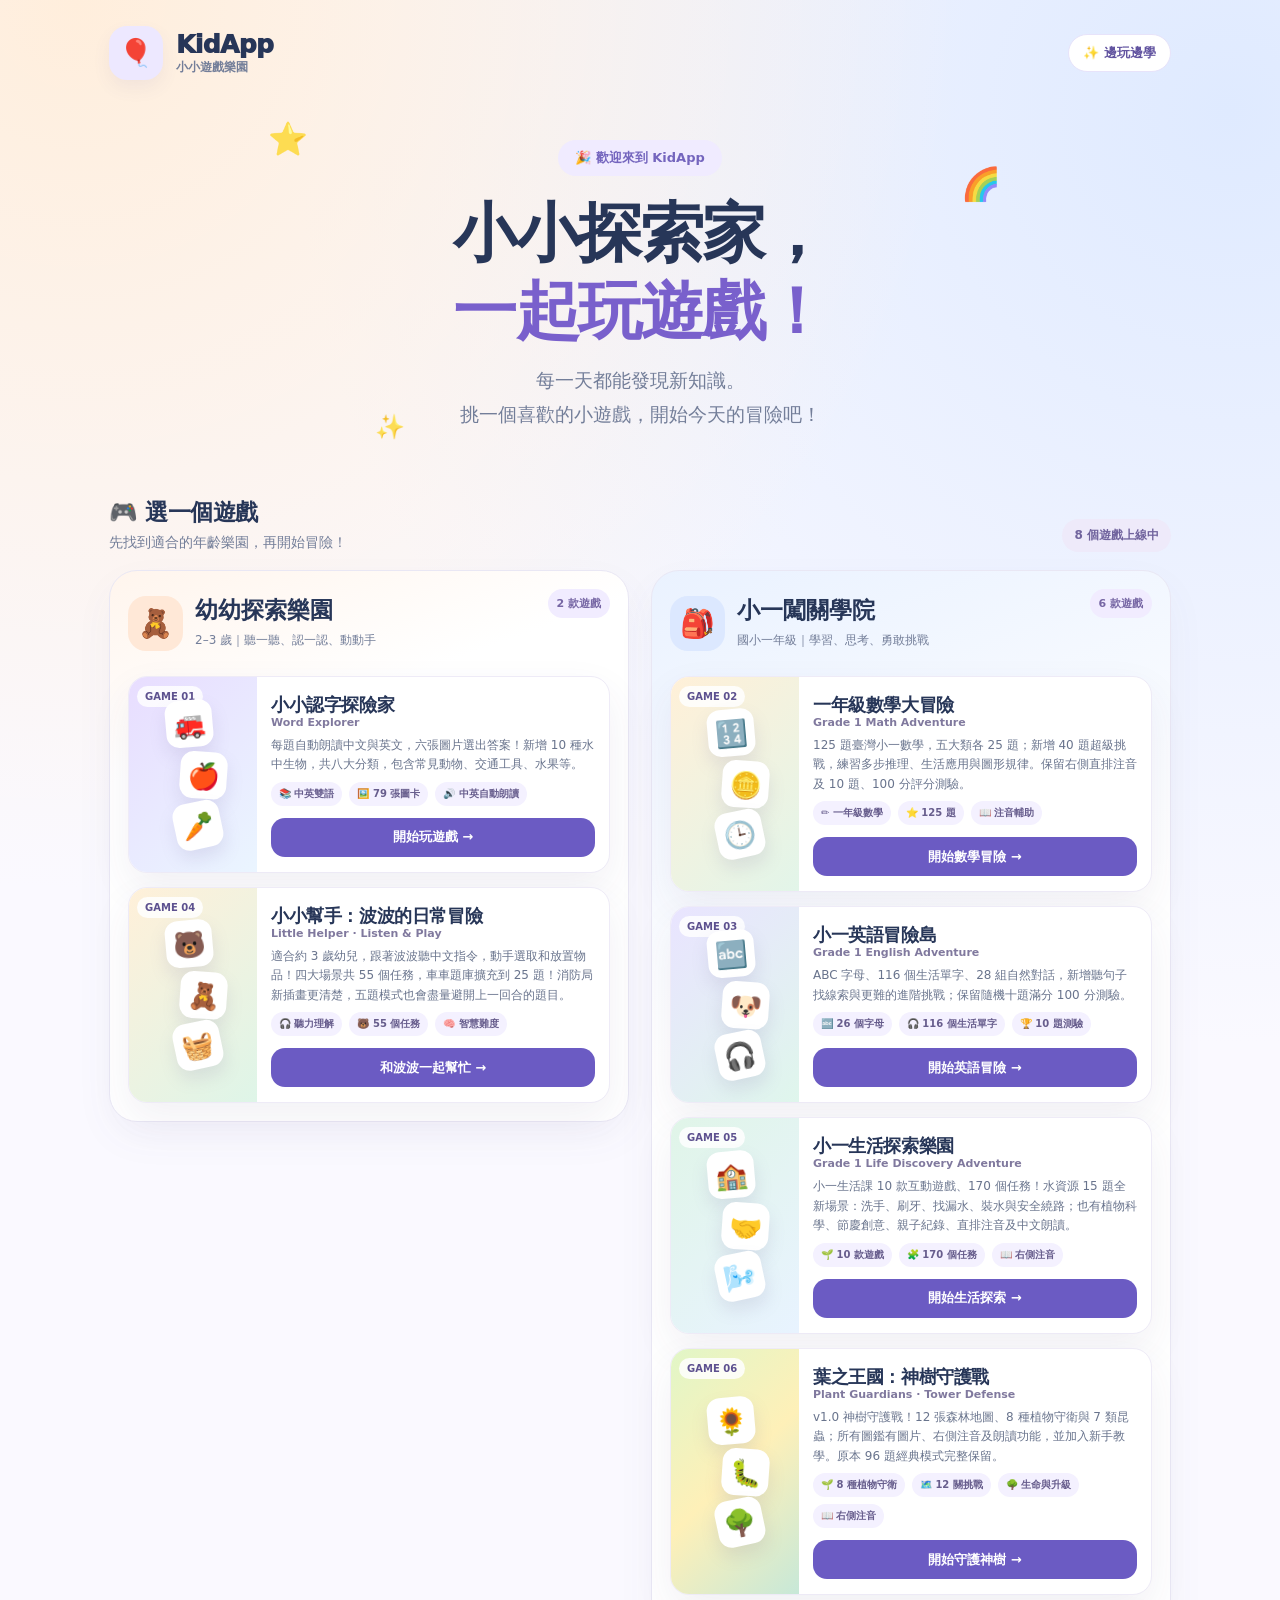
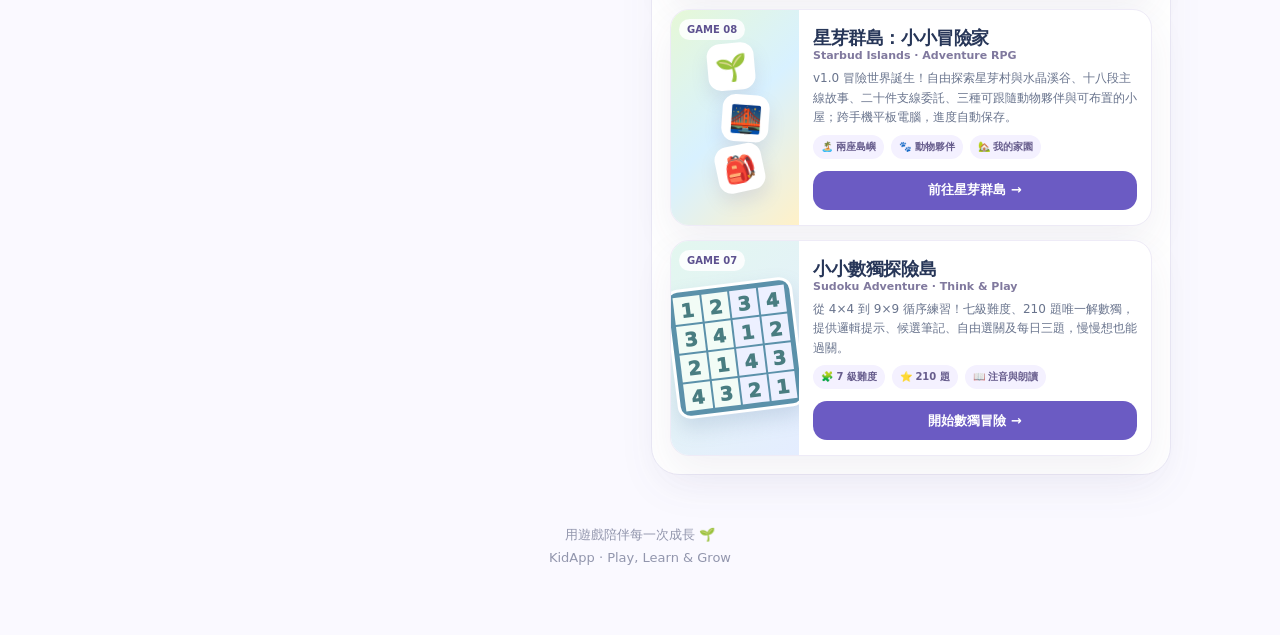
==== commit a0baa9d1: "Update KidApp portal to Plant Guardians v1.0 with illustrated Zhuyin ecology guide" ====
--- a/index.html
+++ b/index.html
@@ -93,7 +93,7 @@
 <div class="content"><h3>小一生活探索樂園</h3><div class="en">Grade 1 Life Discovery Adventure</div><p class="desc">小一生活課 10 款互動遊戲、170 個任務！水資源 15 題全新場景：洗手、刷牙、找漏水、裝水與安全繞路；也有植物科學、節慶創意、親子紀錄、直排注音及中文朗讀。</p><div class="tags"><span class="tag">🌱 10 款遊戲</span><span class="tag">🧩 170 個任務</span><span class="tag">📖 右側注音</span></div><div class="cta">開始生活探索 →</div></div>
 </a><a class="card available" href="./apps/starlight-island/" aria-label="開始玩葉之王國神樹守護戰植物塔防遊戲">
 <div class="art" style="background:linear-gradient(135deg,#e1f6c7,#fef0b8,#c7e8d8)"><span class="number">GAME 06</span><div class="illustration" aria-hidden="true"><span class="tile">🌻</span><span class="tile">🐛</span><span class="tile">🌳</span></div></div>
-<div class="content"><h3>葉之王國：神樹守護戰</h3><div class="en">Plant Guardians · Tower Defense</div><p class="desc">v0.5.1 精緻美術版！神樹、六種植物、五類昆蟲都換成原創角色插畫；五張森林地圖、植物升級與圖鑑完整保留。原本的 96 題綜合遊戲仍可從經典模式進入。</p><div class="tags"><span class="tag">🌱 6 種植物守衛</span><span class="tag">🗺️ 5 關挑戰</span><span class="tag">🌳 生命與升級</span><span class="tag">📖 右側注音</span></div><div class="cta">開始守護神樹 →</div></div>
+<div class="content"><h3>葉之王國：神樹守護戰</h3><div class="en">Plant Guardians · Tower Defense</div><p class="desc">v1.0 神樹守護戰！12 張森林地圖、8 種植物守衛與 7 類昆蟲；所有圖鑑有圖片、右側注音及朗讀功能，並加入新手教學。原本 96 題經典模式完整保留。</p><div class="tags"><span class="tag">🌱 8 種植物守衛</span><span class="tag">🗺️ 12 關挑戰</span><span class="tag">🌳 生命與升級</span><span class="tag">📖 右側注音</span></div><div class="cta">開始守護神樹 →</div></div>
 </a>
 <a class="card available" href="./apps/starbud-adventure/" aria-label="開始玩星芽群島小小冒險家角色扮演遊戲">
 <div class="art" style="background:linear-gradient(135deg,#e6f8d7,#d8f1ff,#fff1c8)"><span class="number">GAME 08</span><div class="illustration" aria-hidden="true"><span class="tile">🌱</span><span class="tile">🌉</span><span class="tile">🎒</span></div></div>
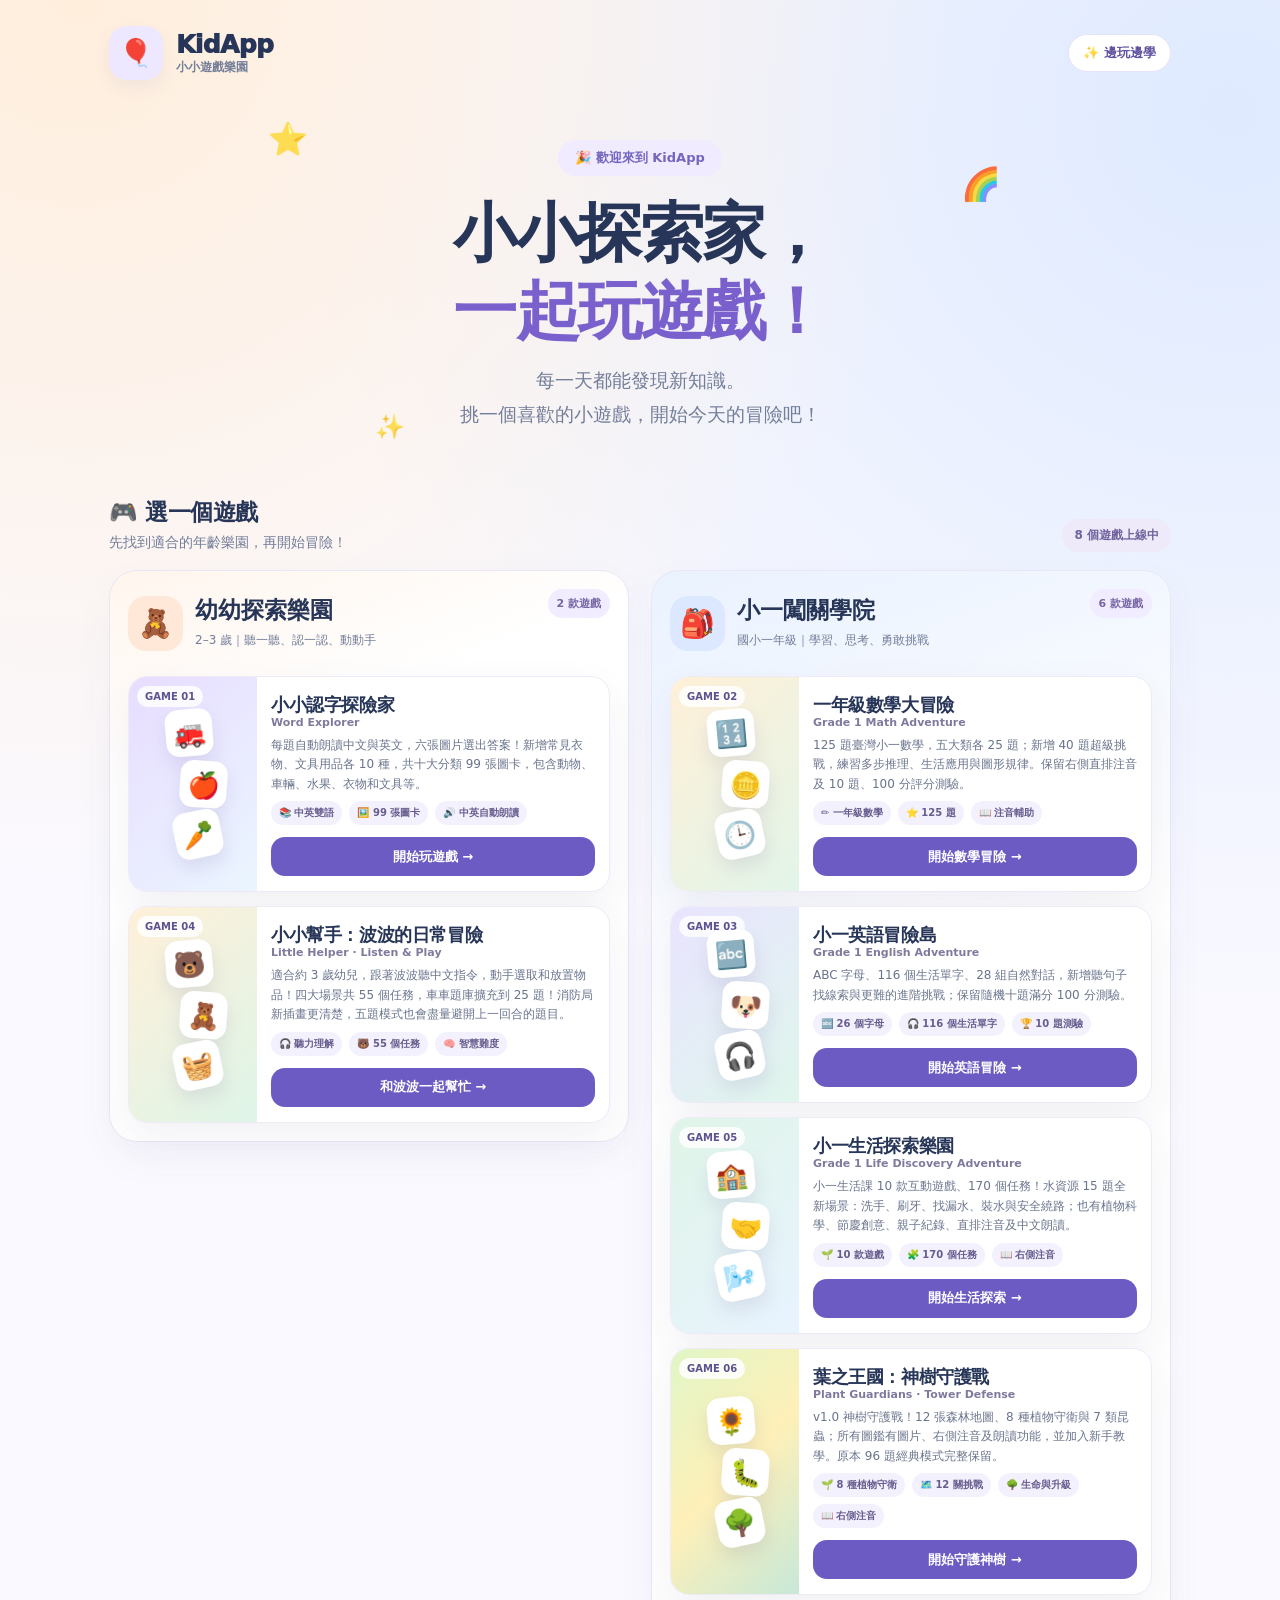
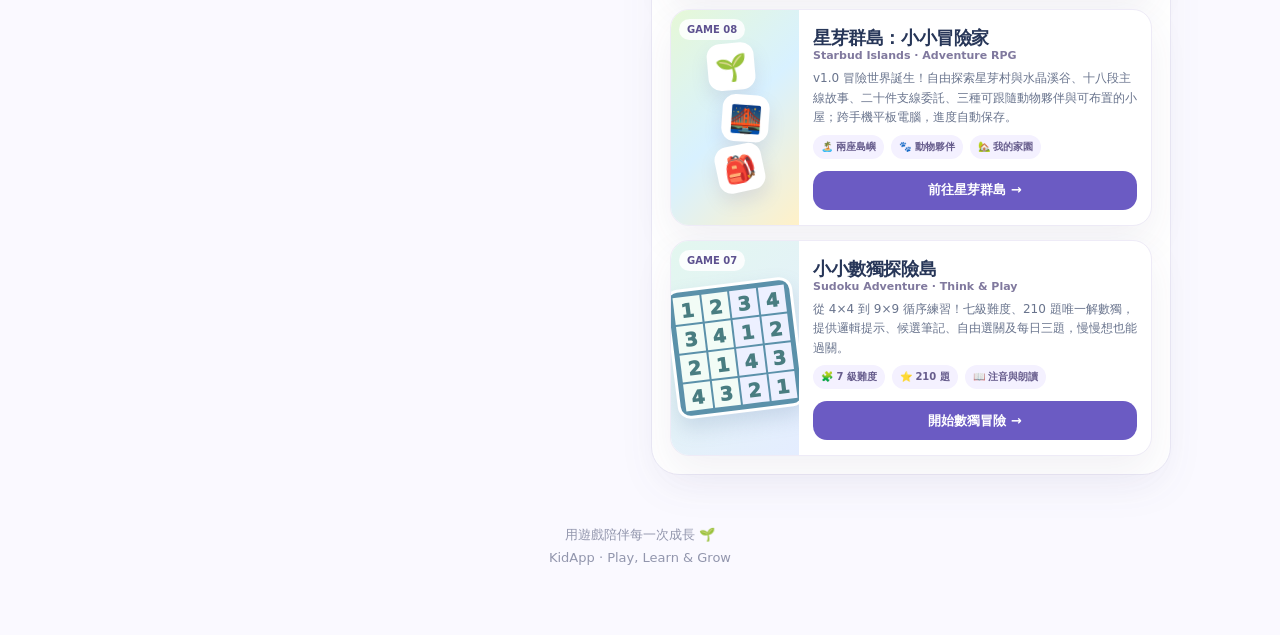
==== commit 4f44fa62: "Update KidApp homepage with 99 Word Explorer cards in 10 categories" ====
--- a/index.html
+++ b/index.html
@@ -75,7 +75,7 @@
 </section>
 <section aria-labelledby="games-title"><div class="section-head"><div><h2 id="games-title">🎮 選一個遊戲</h2><p>先找到適合的年齡樂園，再開始冒險！</p></div><div class="count">8 個遊戲上線中</div></div><div class="age-groups"><section class="age-zone toddlers" aria-labelledby="toddlers-title"><header class="age-header"><div class="age-icon" aria-hidden="true">🧸</div><div><h2 id="toddlers-title">幼幼探索樂園</h2><p>2–3 歲｜聽一聽、認一認、動動手</p></div><span class="age-count">2 款遊戲</span></header><div class="age-cards"><a class="card available" href="./apps/word-explorer/" aria-label="開始玩小小認字探險家">
 <div class="art word"><span class="number">GAME 01</span><div class="illustration" aria-hidden="true"><span class="tile">🚒</span><span class="tile">🍎</span><span class="tile">🥕</span></div></div>
-<div class="content"><h3>小小認字探險家</h3><div class="en">Word Explorer</div><p class="desc">每題自動朗讀中文與英文，六張圖片選出答案！新增 10 種水中生物，共八大分類，包含常見動物、交通工具、水果等。</p><div class="tags"><span class="tag">📚 中英雙語</span><span class="tag">🖼️ 79 張圖卡</span><span class="tag">🔊 中英自動朗讀</span></div><div class="cta">開始玩遊戲 →</div></div>
+<div class="content"><h3>小小認字探險家</h3><div class="en">Word Explorer</div><p class="desc">每題自動朗讀中文與英文，六張圖片選出答案！新增常見衣物、文具用品各 10 種，共十大分類 99 張圖卡，包含動物、車輛、水果、衣物和文具等。</p><div class="tags"><span class="tag">📚 中英雙語</span><span class="tag">🖼️ 99 張圖卡</span><span class="tag">🔊 中英自動朗讀</span></div><div class="cta">開始玩遊戲 →</div></div>
 </a>
 <a class="card available" href="./apps/little-helper/" aria-label="開始玩小小幫手波波的日常冒險">
 <div class="art" style="background:linear-gradient(135deg,#fff0d9,#def5e8)"><span class="number">GAME 04</span><div class="illustration" aria-hidden="true"><span class="tile">🐻</span><span class="tile">🧸</span><span class="tile">🧺</span></div></div>
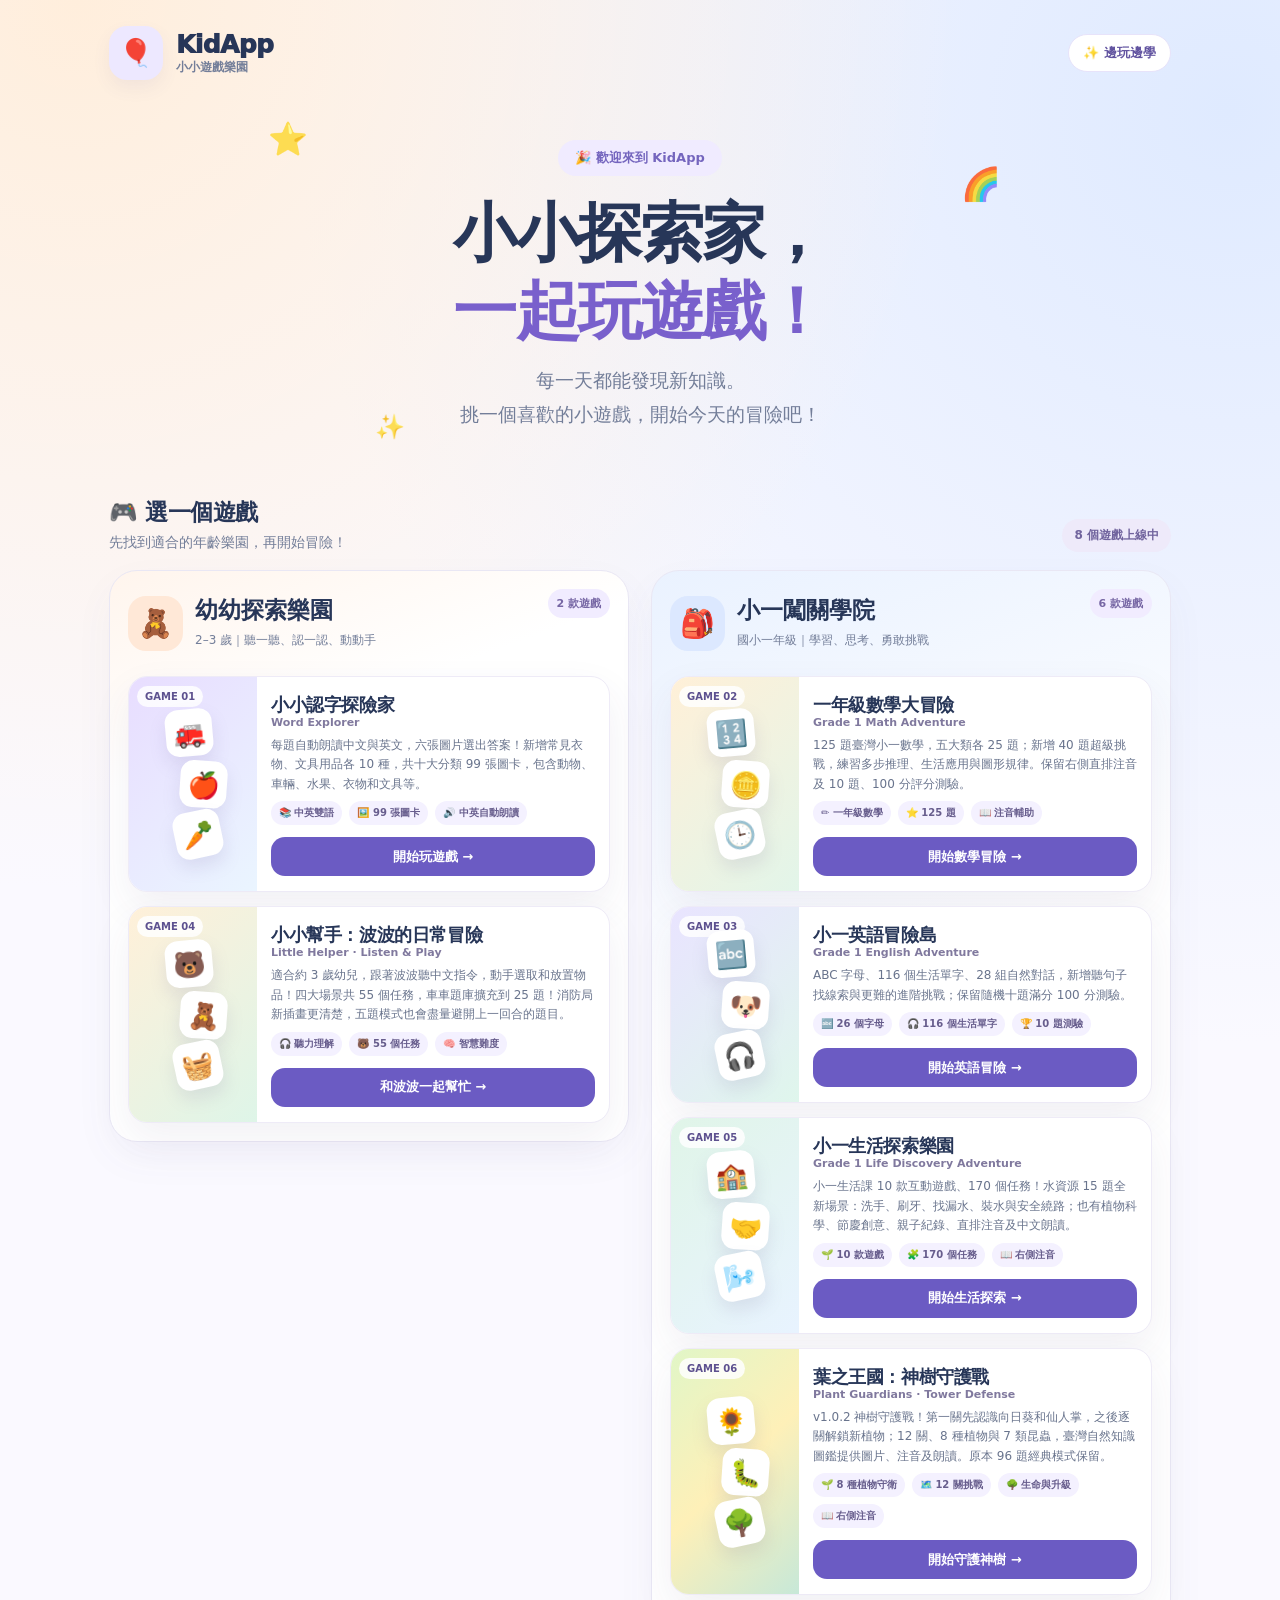
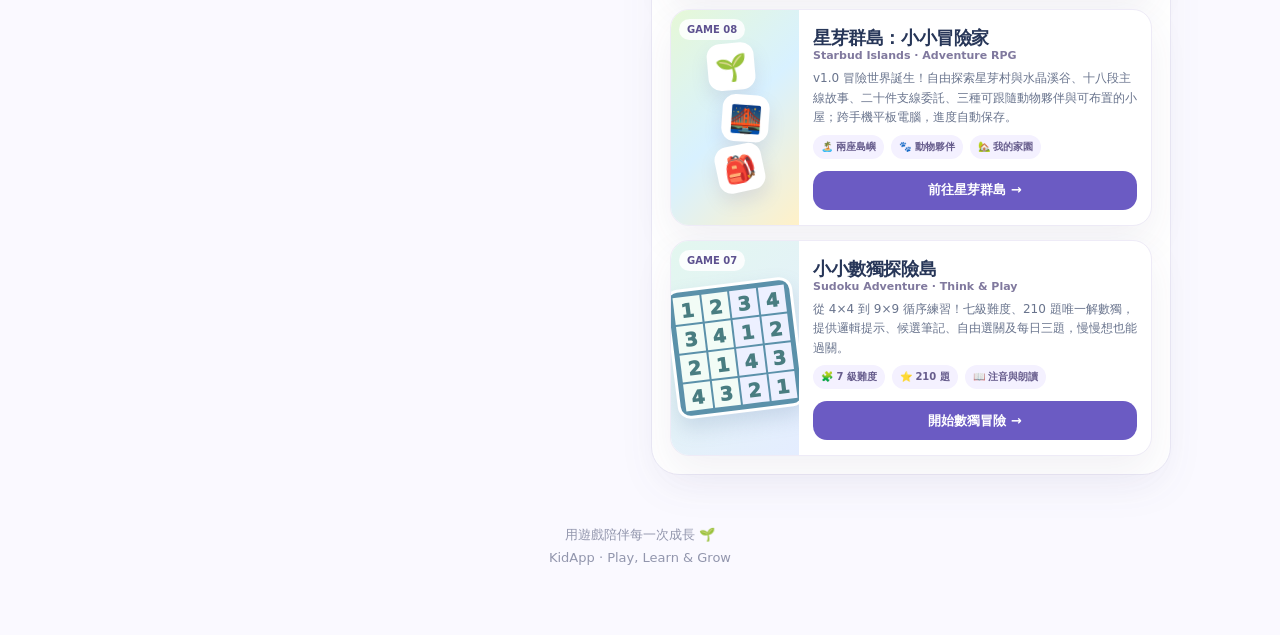
==== commit d50a4ad0: "Update KidApp portal: two starter plants with progressive Taiwan science learning" ====
--- a/index.html
+++ b/index.html
@@ -93,7 +93,7 @@
 <div class="content"><h3>小一生活探索樂園</h3><div class="en">Grade 1 Life Discovery Adventure</div><p class="desc">小一生活課 10 款互動遊戲、170 個任務！水資源 15 題全新場景：洗手、刷牙、找漏水、裝水與安全繞路；也有植物科學、節慶創意、親子紀錄、直排注音及中文朗讀。</p><div class="tags"><span class="tag">🌱 10 款遊戲</span><span class="tag">🧩 170 個任務</span><span class="tag">📖 右側注音</span></div><div class="cta">開始生活探索 →</div></div>
 </a><a class="card available" href="./apps/starlight-island/" aria-label="開始玩葉之王國神樹守護戰植物塔防遊戲">
 <div class="art" style="background:linear-gradient(135deg,#e1f6c7,#fef0b8,#c7e8d8)"><span class="number">GAME 06</span><div class="illustration" aria-hidden="true"><span class="tile">🌻</span><span class="tile">🐛</span><span class="tile">🌳</span></div></div>
-<div class="content"><h3>葉之王國：神樹守護戰</h3><div class="en">Plant Guardians · Tower Defense</div><p class="desc">v1.0 神樹守護戰！12 張森林地圖、8 種植物守衛與 7 類昆蟲；所有圖鑑有圖片、右側注音及朗讀功能，並加入新手教學。原本 96 題經典模式完整保留。</p><div class="tags"><span class="tag">🌱 8 種植物守衛</span><span class="tag">🗺️ 12 關挑戰</span><span class="tag">🌳 生命與升級</span><span class="tag">📖 右側注音</span></div><div class="cta">開始守護神樹 →</div></div>
+<div class="content"><h3>葉之王國：神樹守護戰</h3><div class="en">Plant Guardians · Tower Defense</div><p class="desc">v1.0.2 神樹守護戰！第一關先認識向日葵和仙人掌，之後逐關解鎖新植物；12 關、8 種植物與 7 類昆蟲，臺灣自然知識圖鑑提供圖片、注音及朗讀。原本 96 題經典模式保留。</p><div class="tags"><span class="tag">🌱 8 種植物守衛</span><span class="tag">🗺️ 12 關挑戰</span><span class="tag">🌳 生命與升級</span><span class="tag">📖 右側注音</span></div><div class="cta">開始守護神樹 →</div></div>
 </a>
 <a class="card available" href="./apps/starbud-adventure/" aria-label="開始玩星芽群島小小冒險家角色扮演遊戲">
 <div class="art" style="background:linear-gradient(135deg,#e6f8d7,#d8f1ff,#fff1c8)"><span class="number">GAME 08</span><div class="illustration" aria-hidden="true"><span class="tile">🌱</span><span class="tile">🌉</span><span class="tile">🎒</span></div></div>
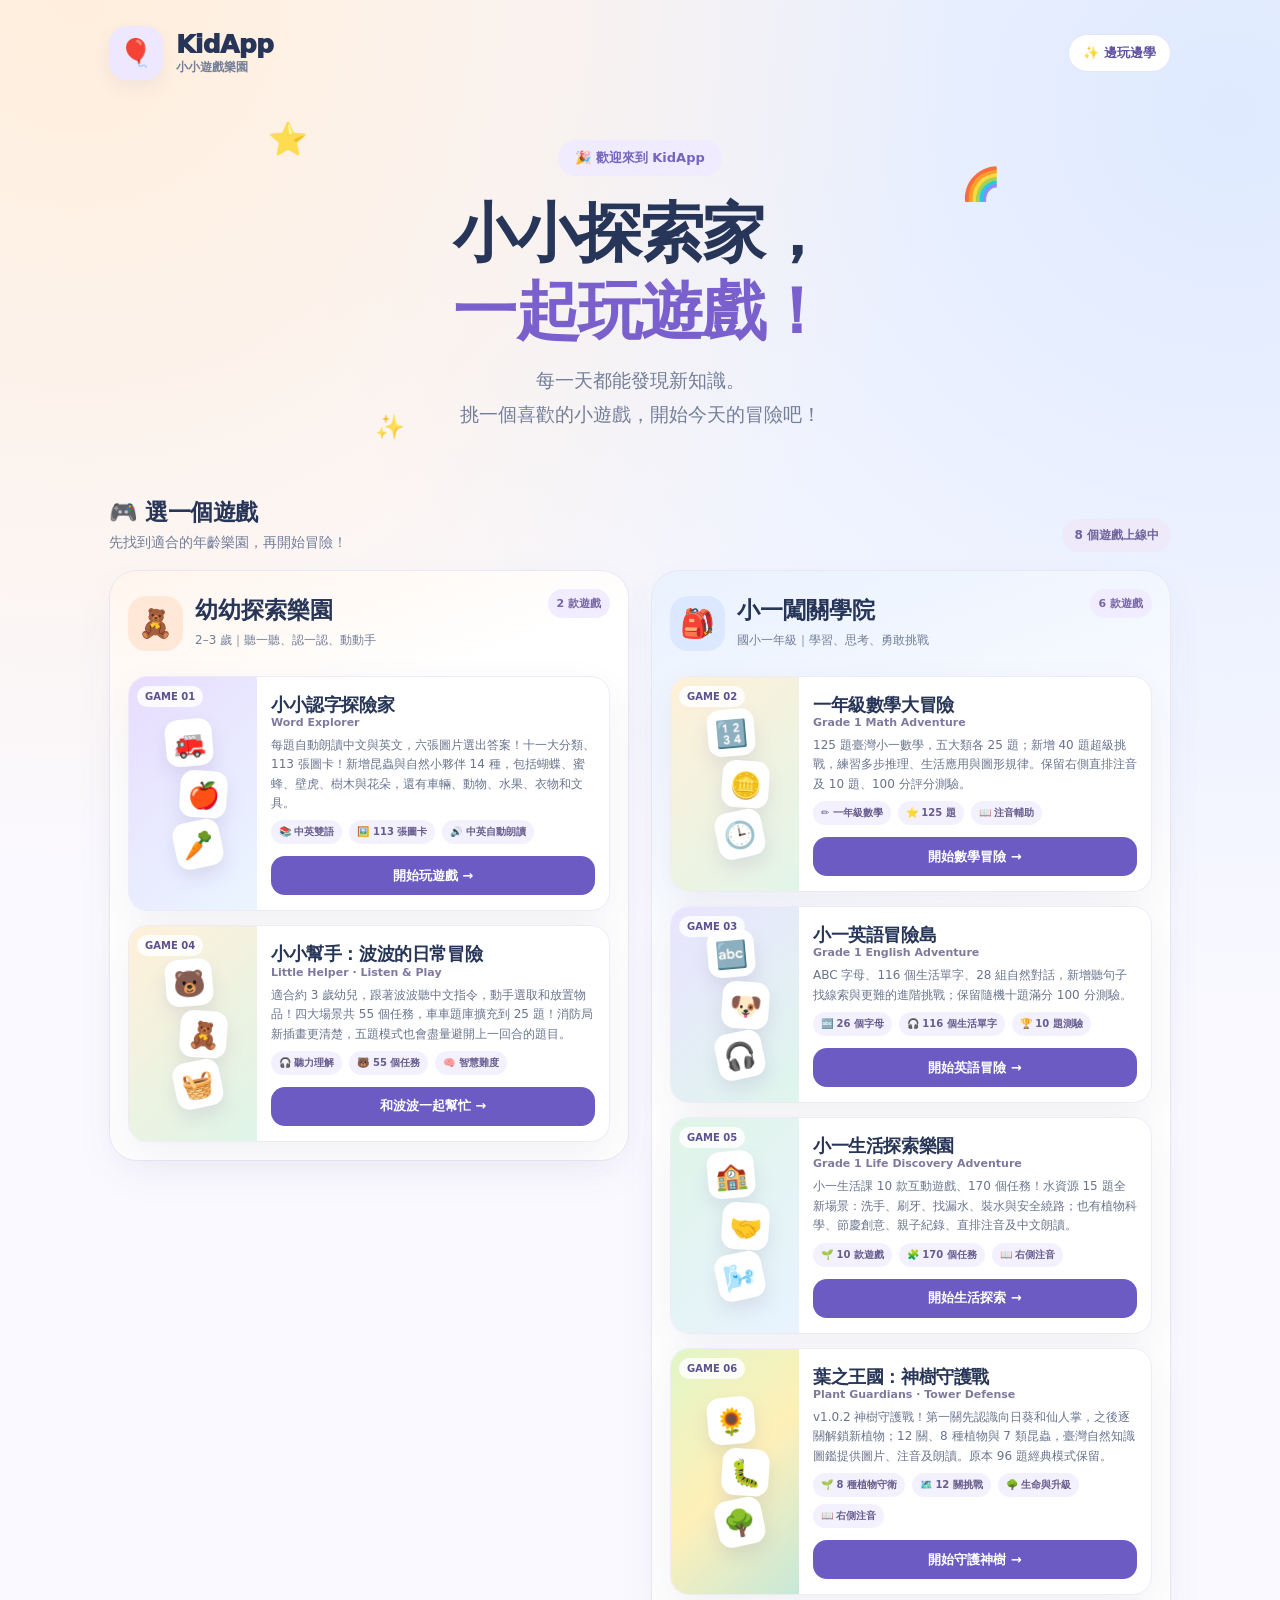
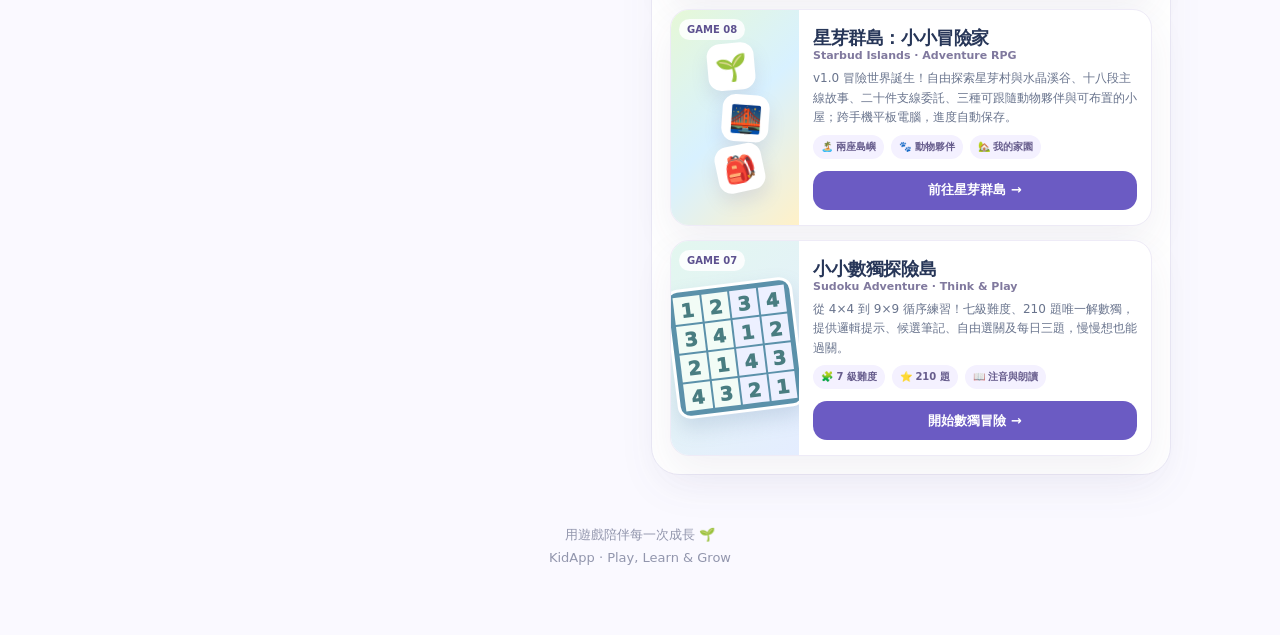
==== commit c7328690: "feat(word-explorer): ship v1.7 nature flashcards" ====
--- a/index.html
+++ b/index.html
@@ -75,7 +75,7 @@
 </section>
 <section aria-labelledby="games-title"><div class="section-head"><div><h2 id="games-title">🎮 選一個遊戲</h2><p>先找到適合的年齡樂園，再開始冒險！</p></div><div class="count">8 個遊戲上線中</div></div><div class="age-groups"><section class="age-zone toddlers" aria-labelledby="toddlers-title"><header class="age-header"><div class="age-icon" aria-hidden="true">🧸</div><div><h2 id="toddlers-title">幼幼探索樂園</h2><p>2–3 歲｜聽一聽、認一認、動動手</p></div><span class="age-count">2 款遊戲</span></header><div class="age-cards"><a class="card available" href="./apps/word-explorer/" aria-label="開始玩小小認字探險家">
 <div class="art word"><span class="number">GAME 01</span><div class="illustration" aria-hidden="true"><span class="tile">🚒</span><span class="tile">🍎</span><span class="tile">🥕</span></div></div>
-<div class="content"><h3>小小認字探險家</h3><div class="en">Word Explorer</div><p class="desc">每題自動朗讀中文與英文，六張圖片選出答案！新增常見衣物、文具用品各 10 種，共十大分類 99 張圖卡，包含動物、車輛、水果、衣物和文具等。</p><div class="tags"><span class="tag">📚 中英雙語</span><span class="tag">🖼️ 99 張圖卡</span><span class="tag">🔊 中英自動朗讀</span></div><div class="cta">開始玩遊戲 →</div></div>
+<div class="content"><h3>小小認字探險家</h3><div class="en">Word Explorer</div><p class="desc">每題自動朗讀中文與英文，六張圖片選出答案！十一大分類、113 張圖卡！新增昆蟲與自然小夥伴 14 種，包括蝴蝶、蜜蜂、壁虎、樹木與花朵，還有車輛、動物、水果、衣物和文具。</p><div class="tags"><span class="tag">📚 中英雙語</span><span class="tag">🖼️ 113 張圖卡</span><span class="tag">🔊 中英自動朗讀</span></div><div class="cta">開始玩遊戲 →</div></div>
 </a>
 <a class="card available" href="./apps/little-helper/" aria-label="開始玩小小幫手波波的日常冒險">
 <div class="art" style="background:linear-gradient(135deg,#fff0d9,#def5e8)"><span class="number">GAME 04</span><div class="illustration" aria-hidden="true"><span class="tile">🐻</span><span class="tile">🧸</span><span class="tile">🧺</span></div></div>
